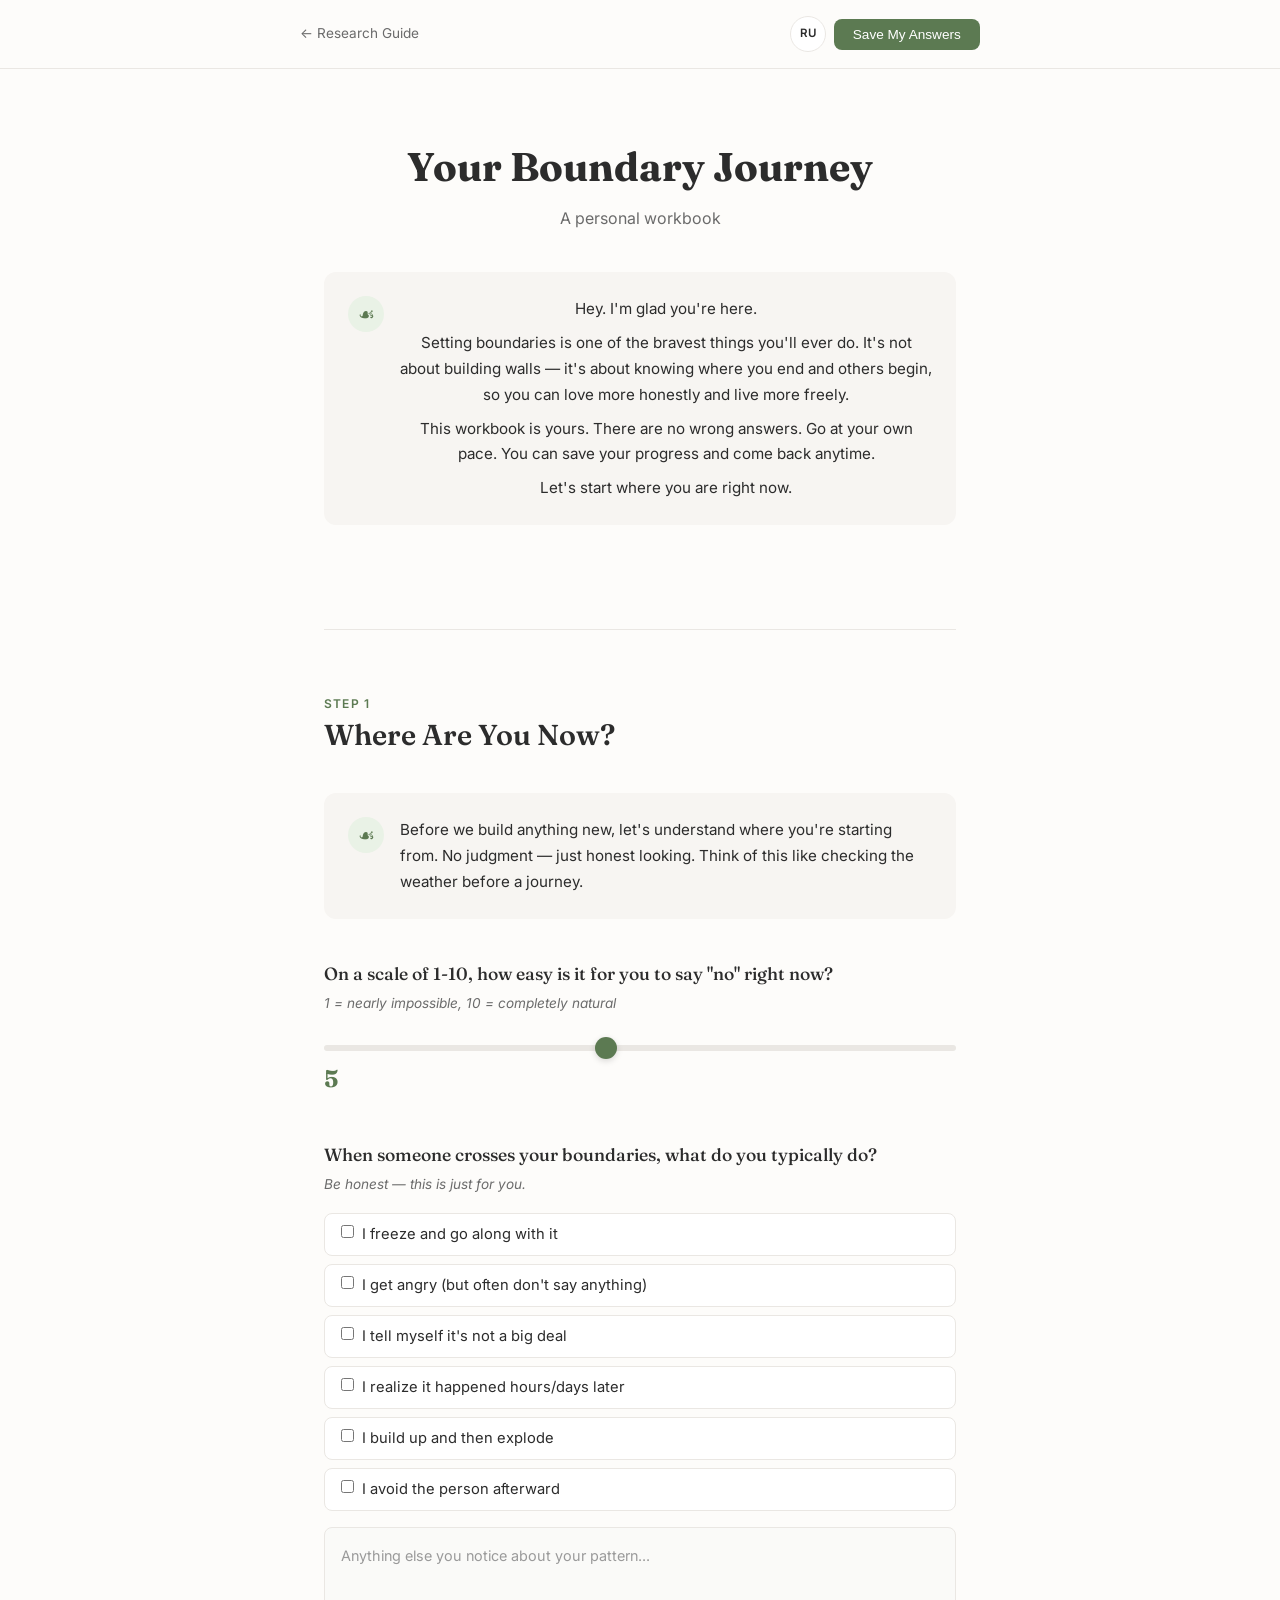
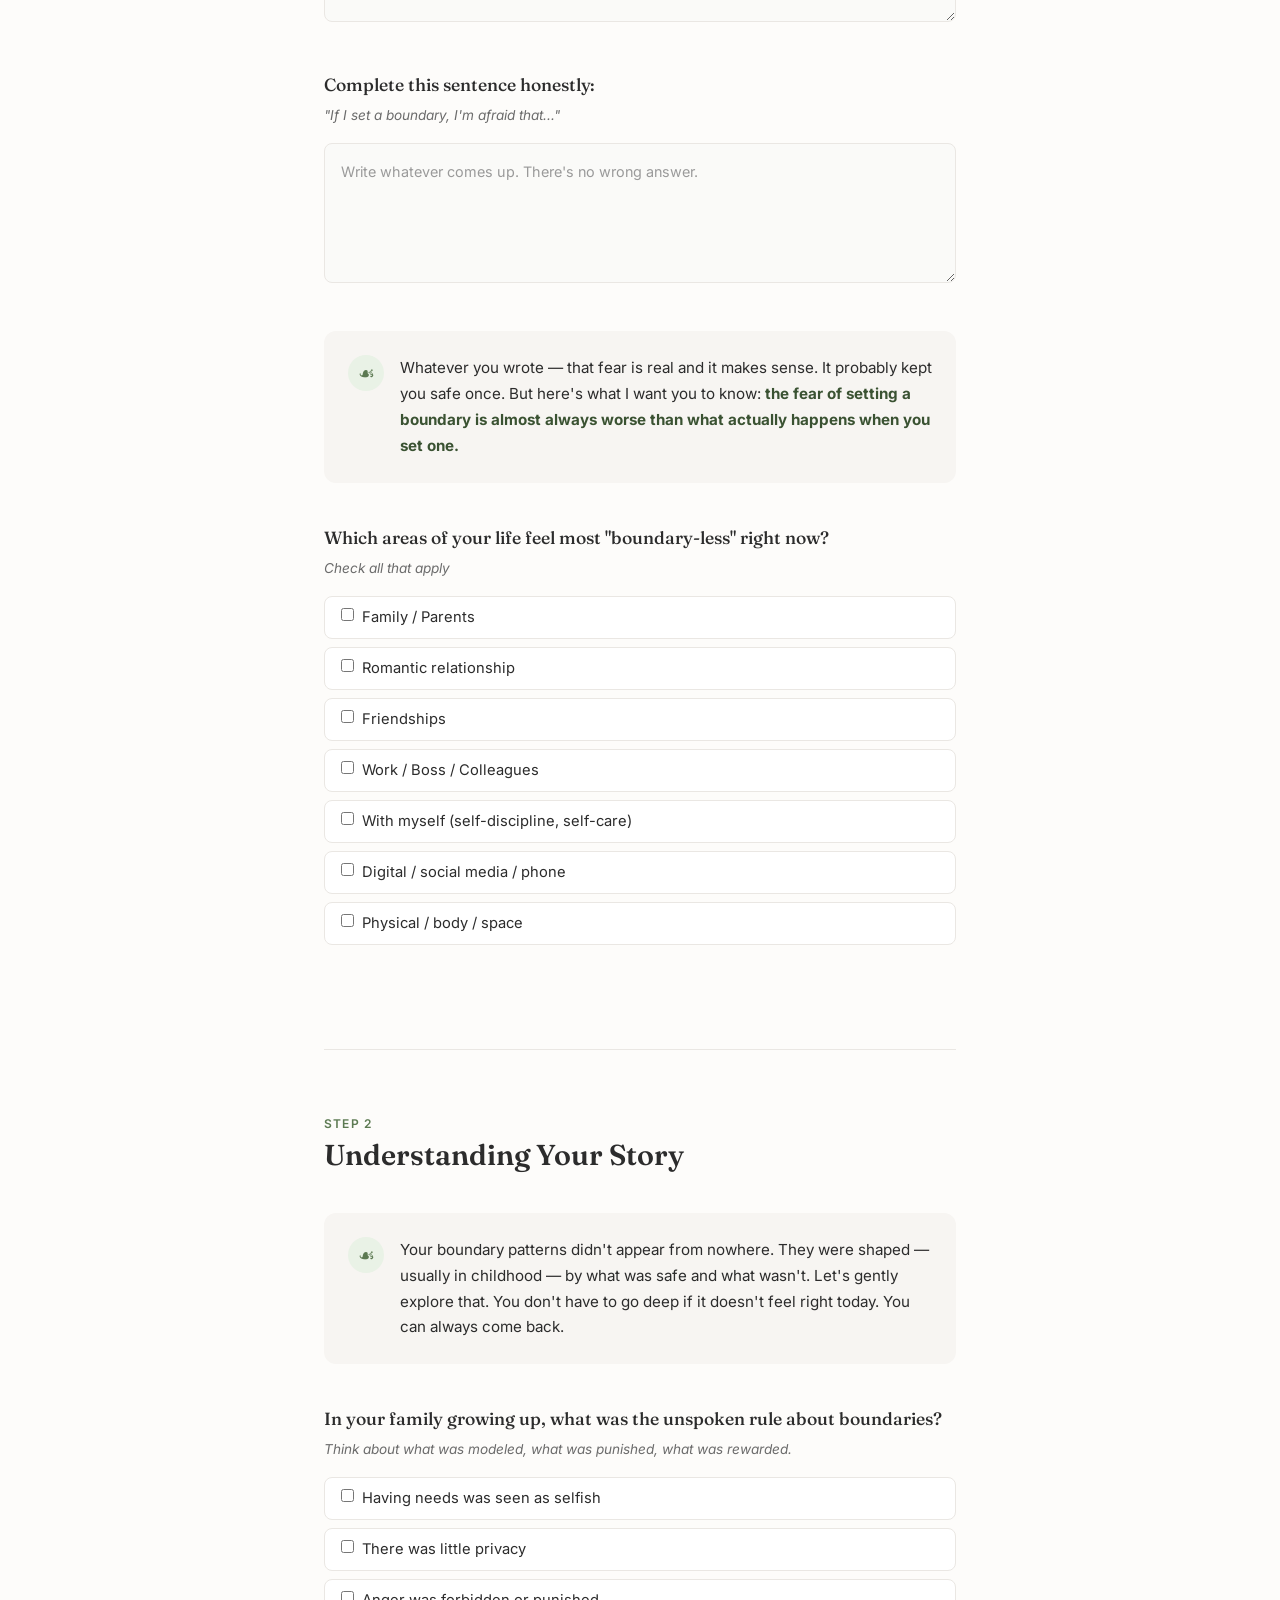
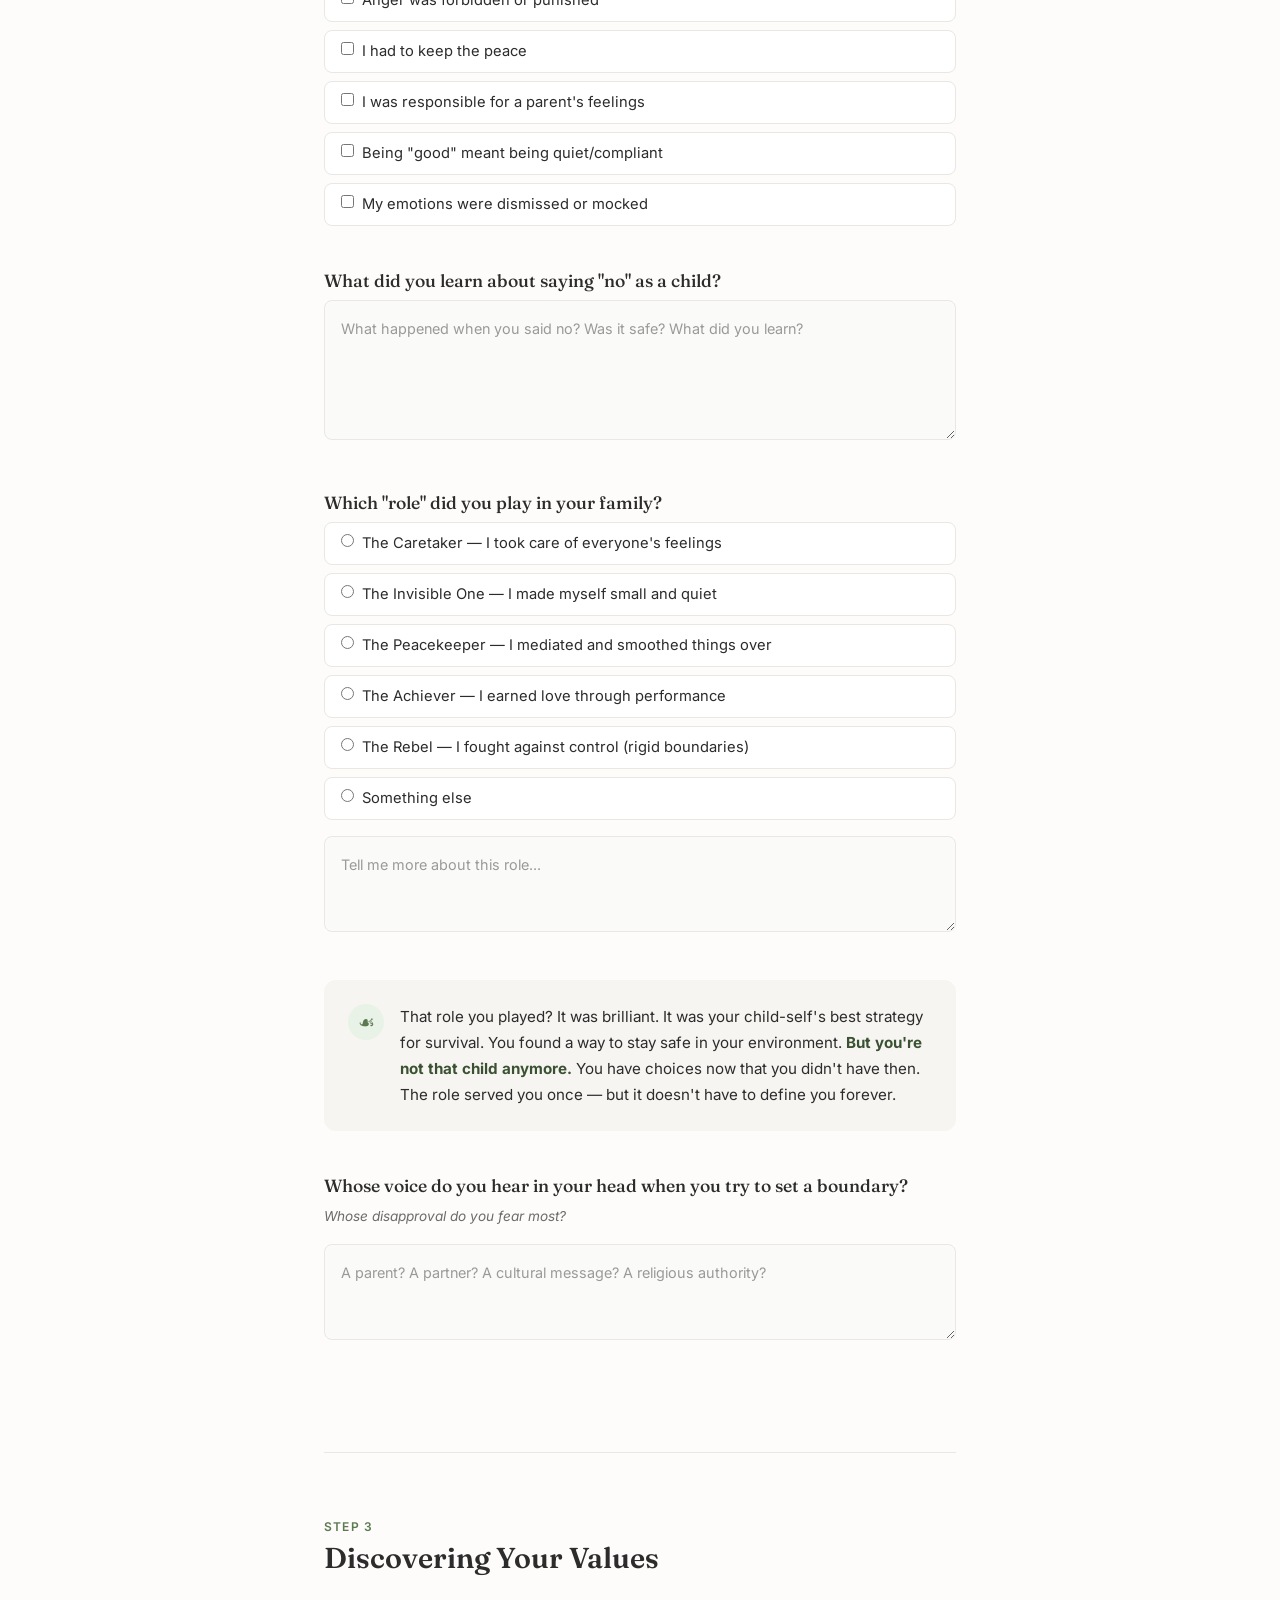
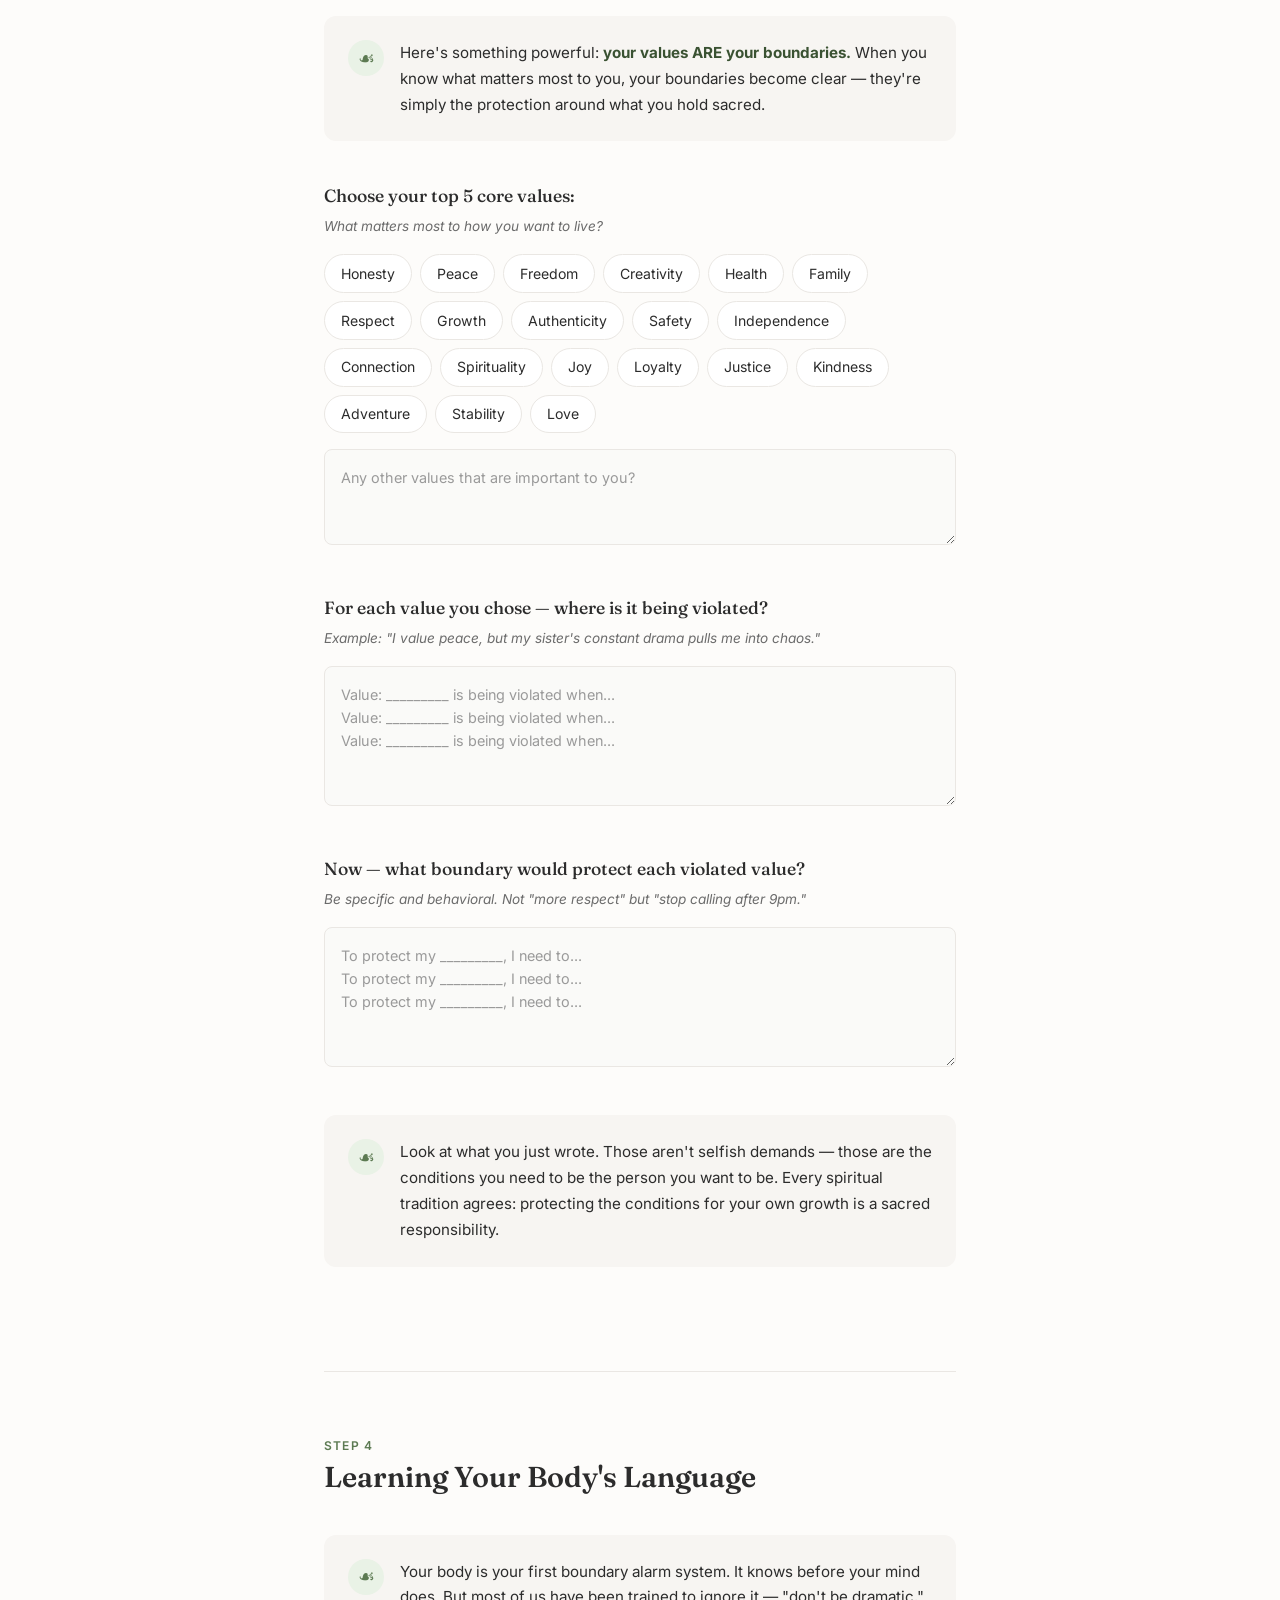
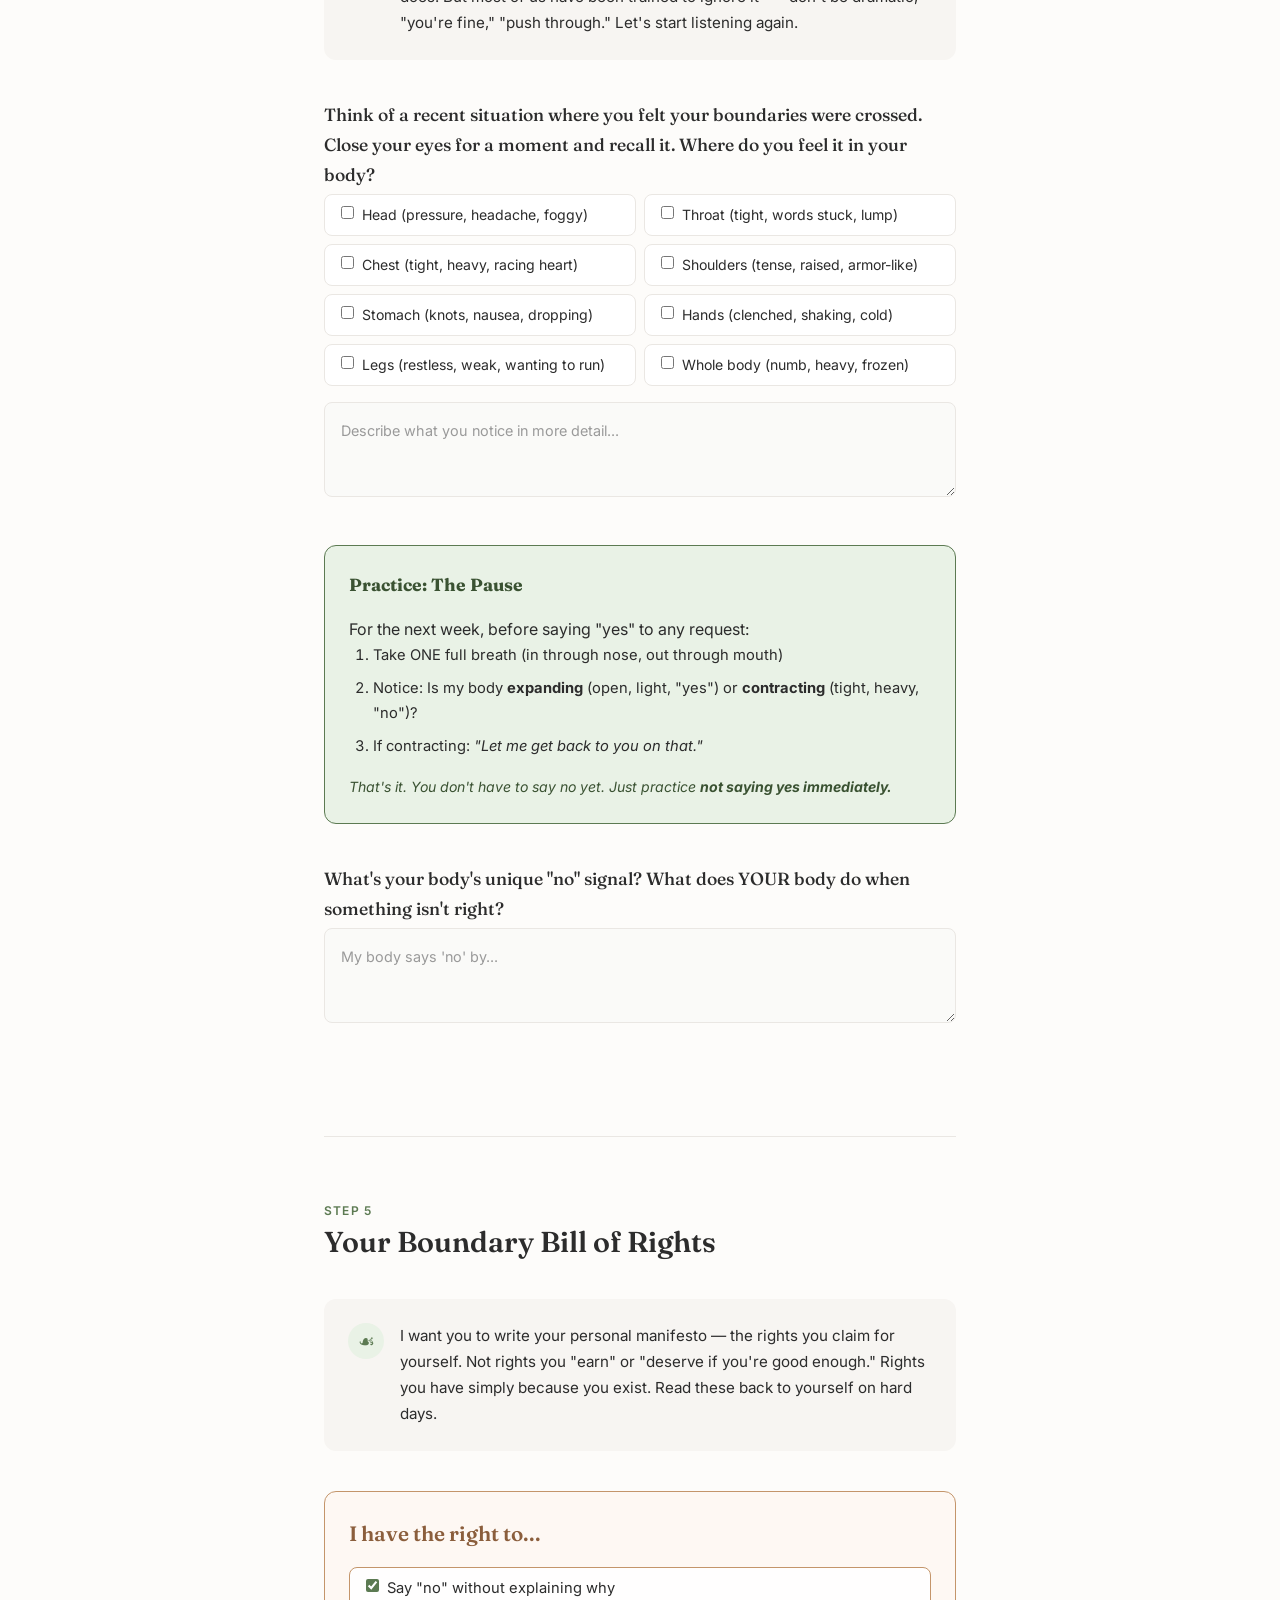
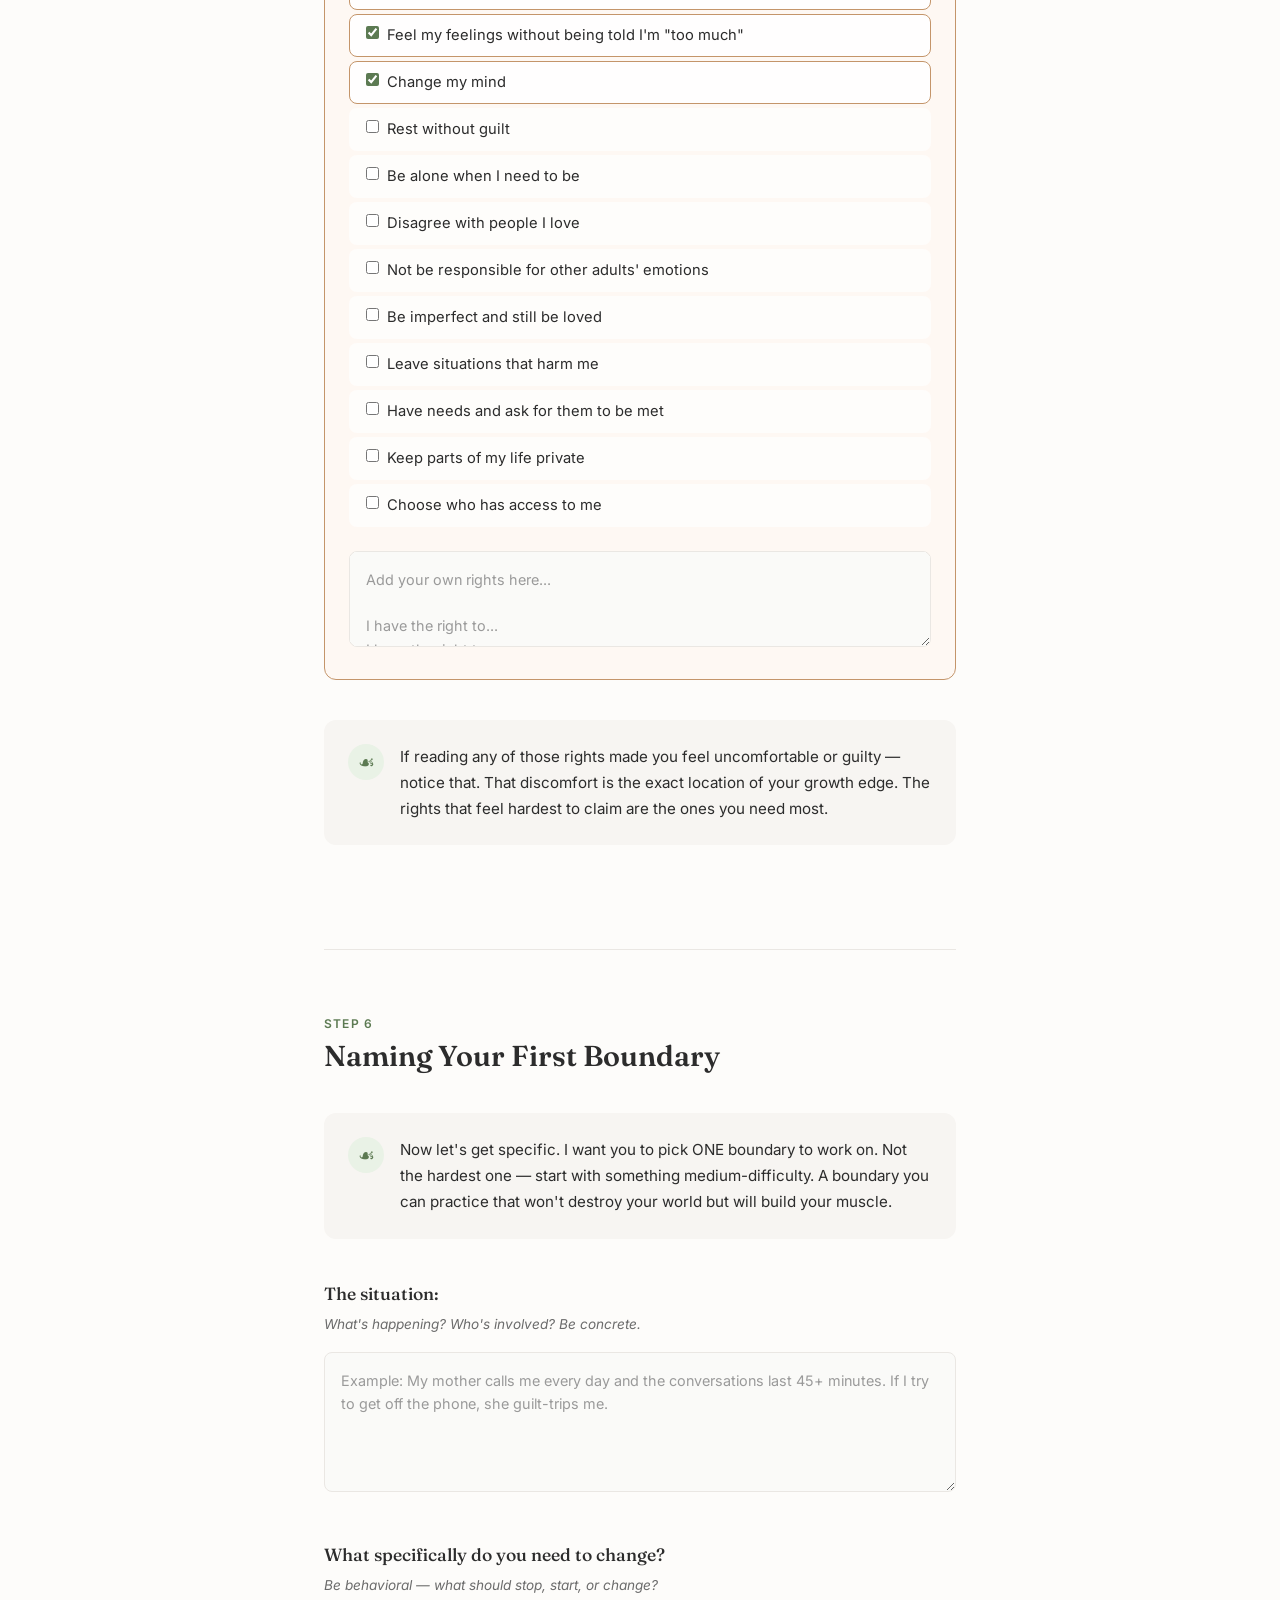
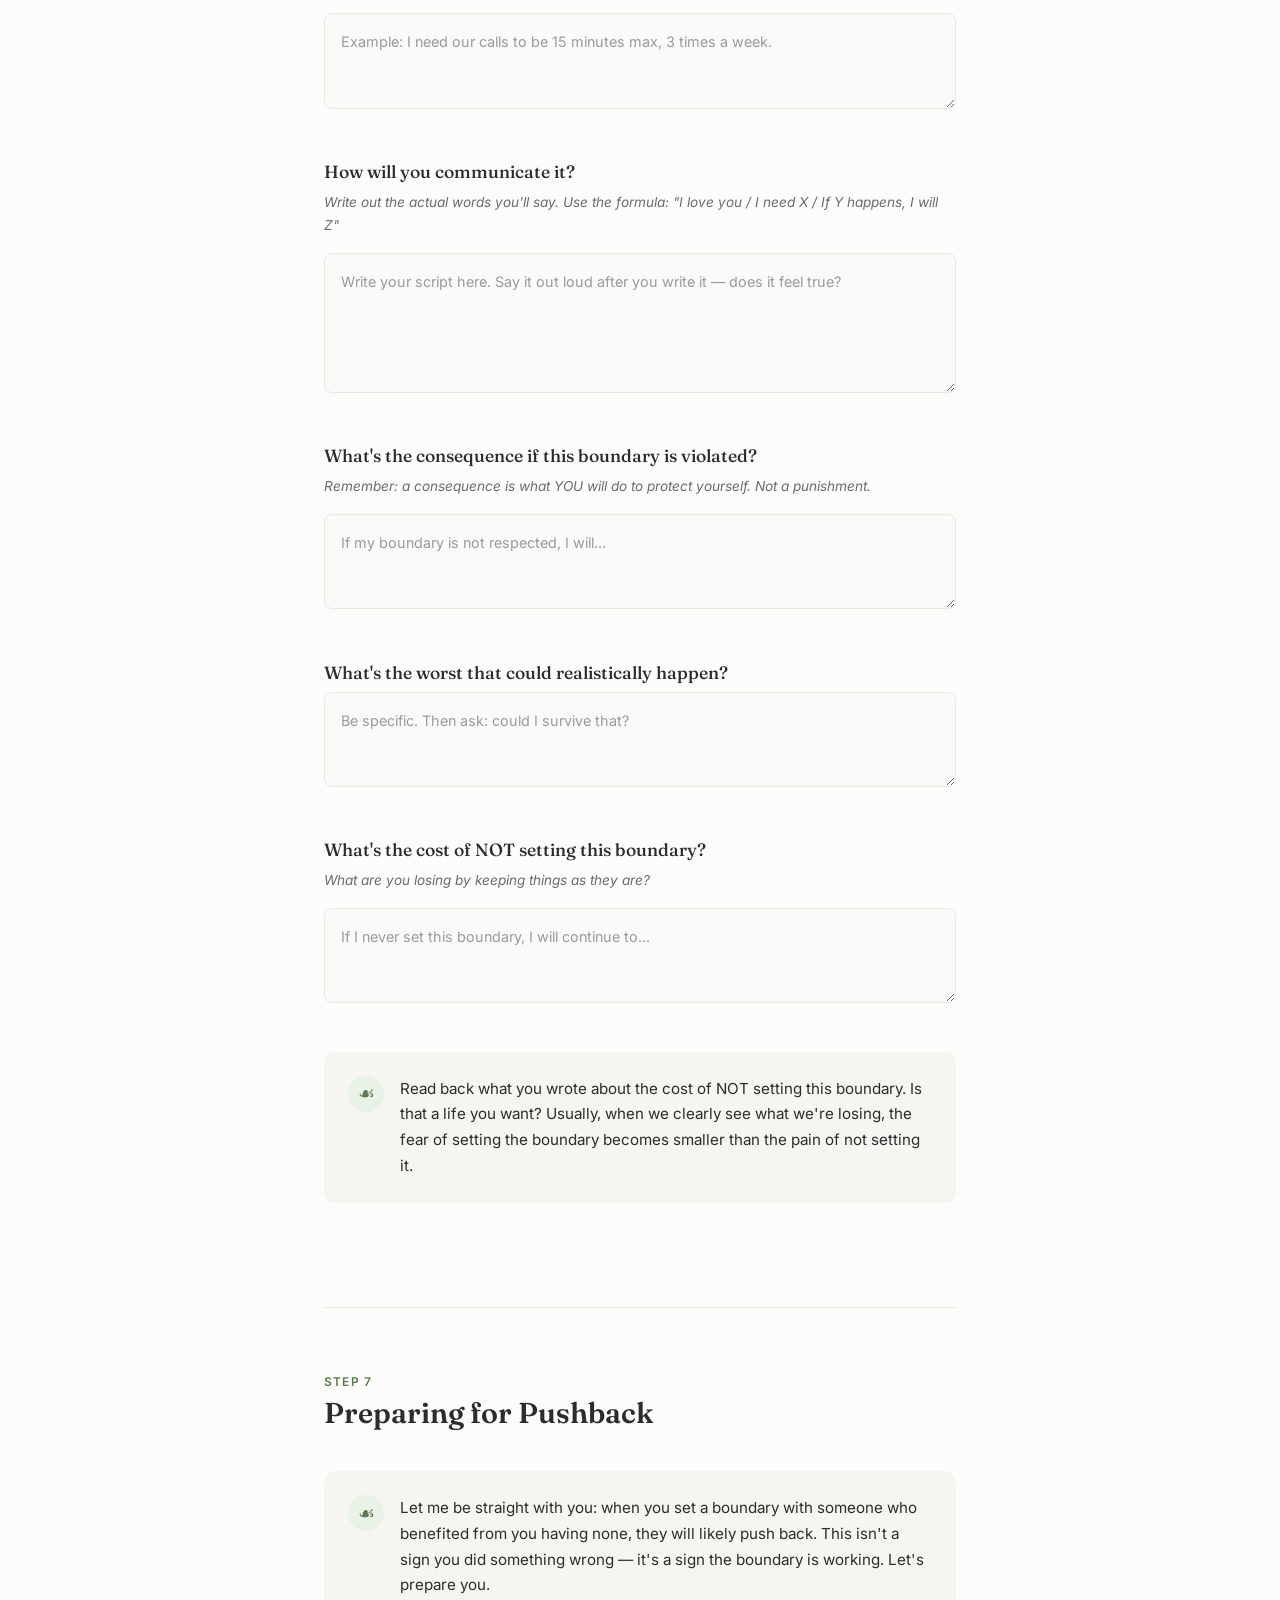
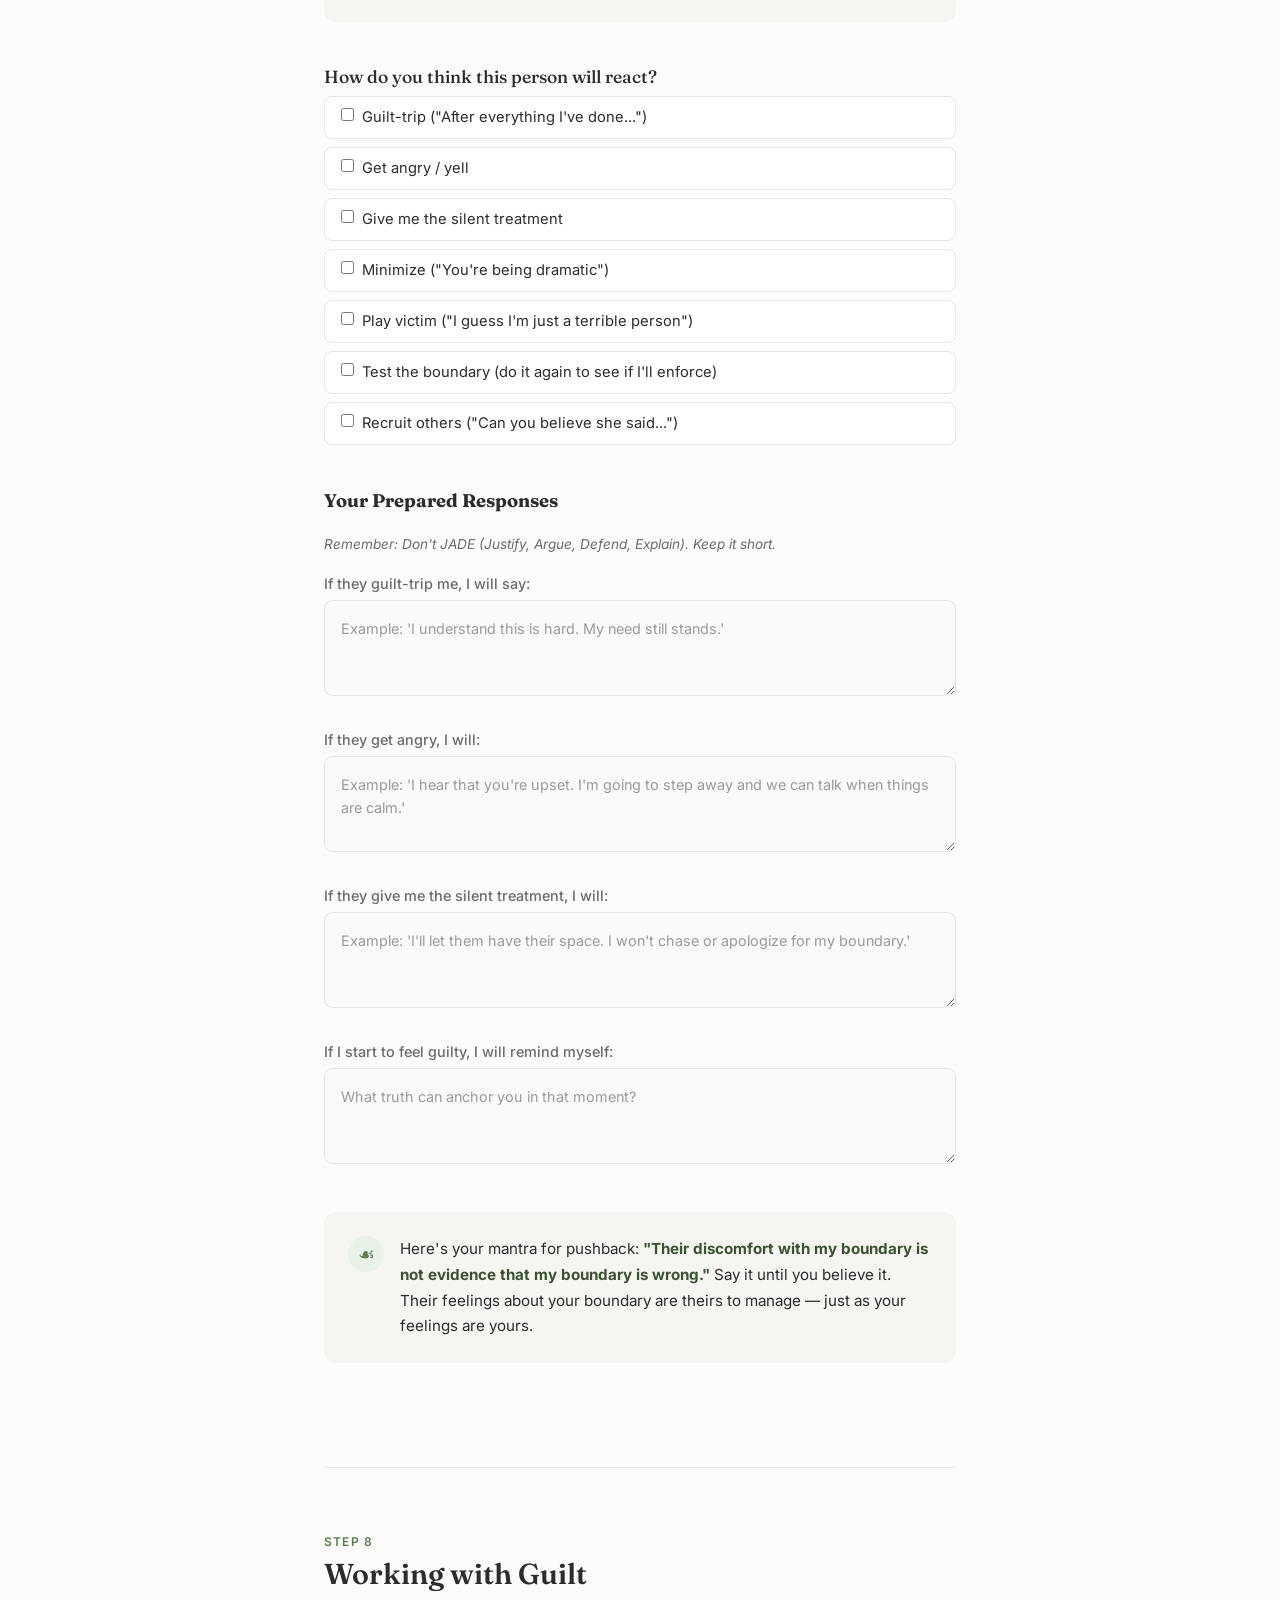
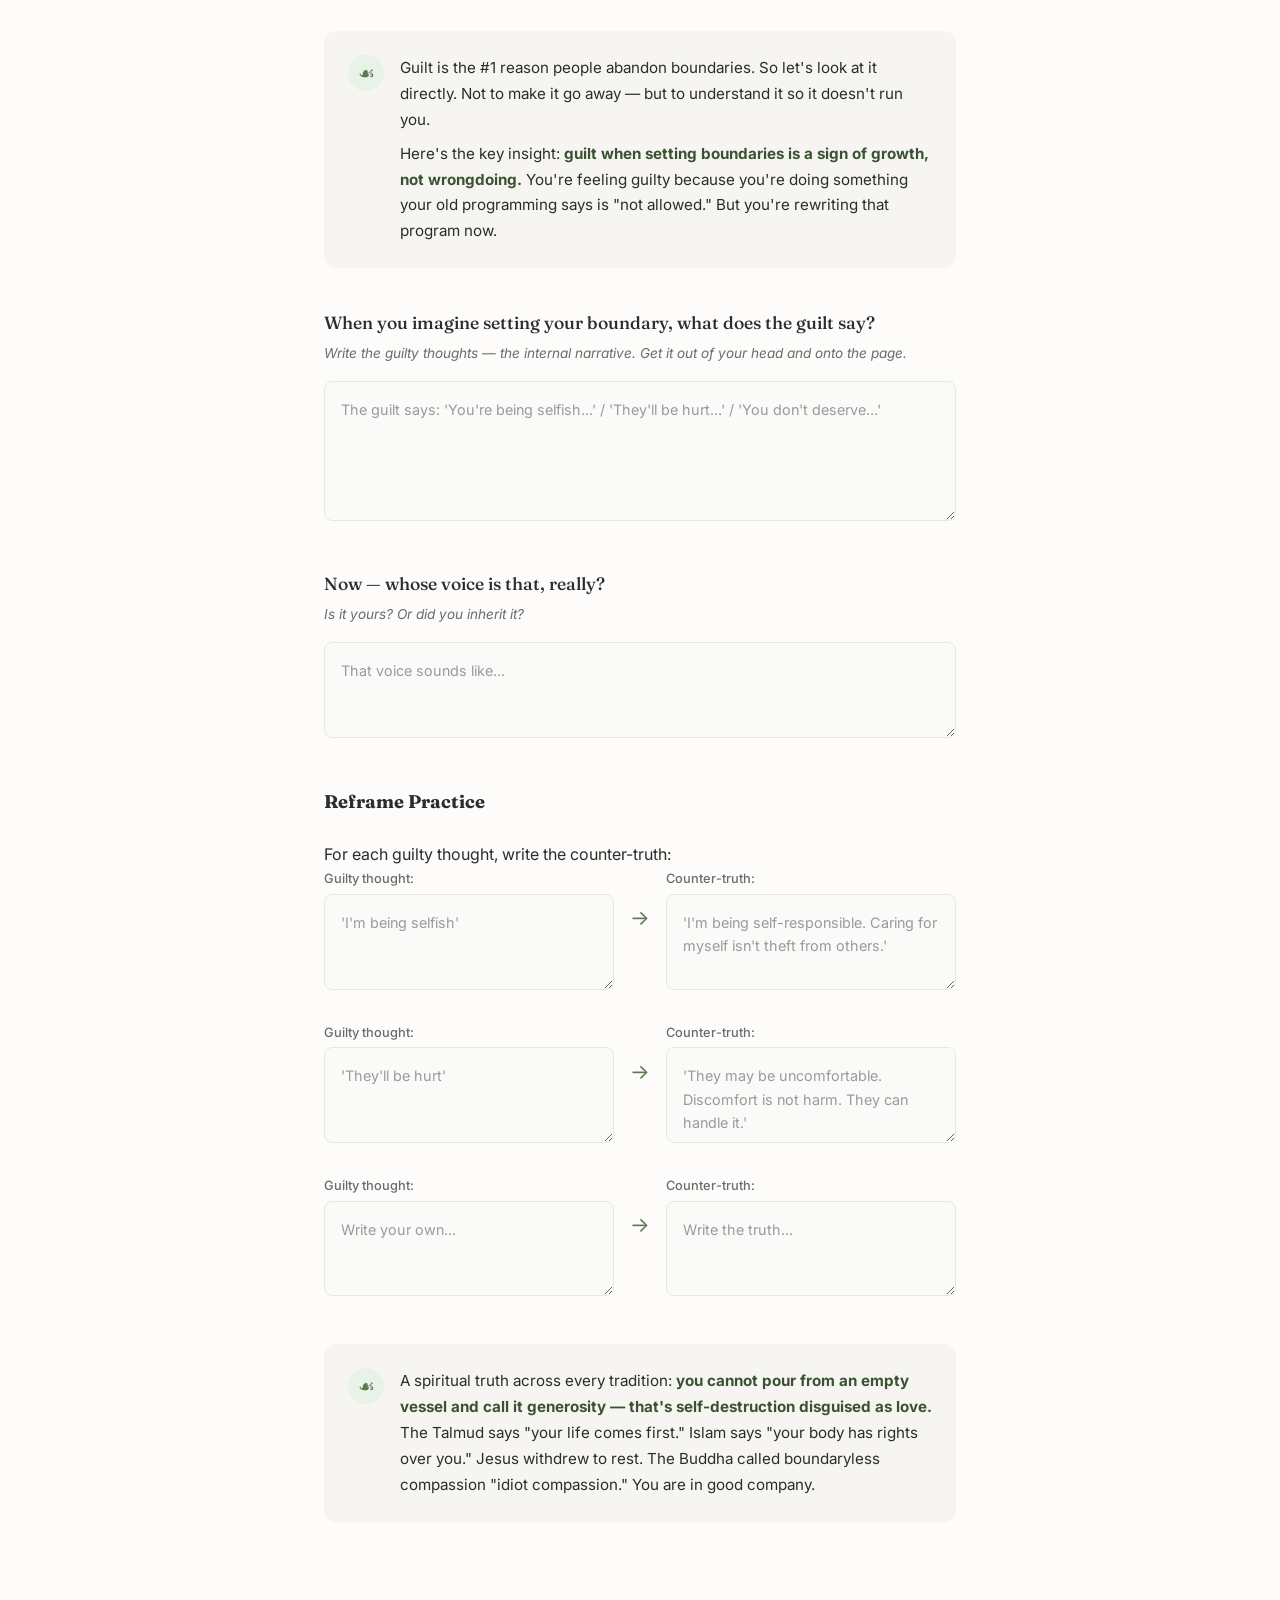
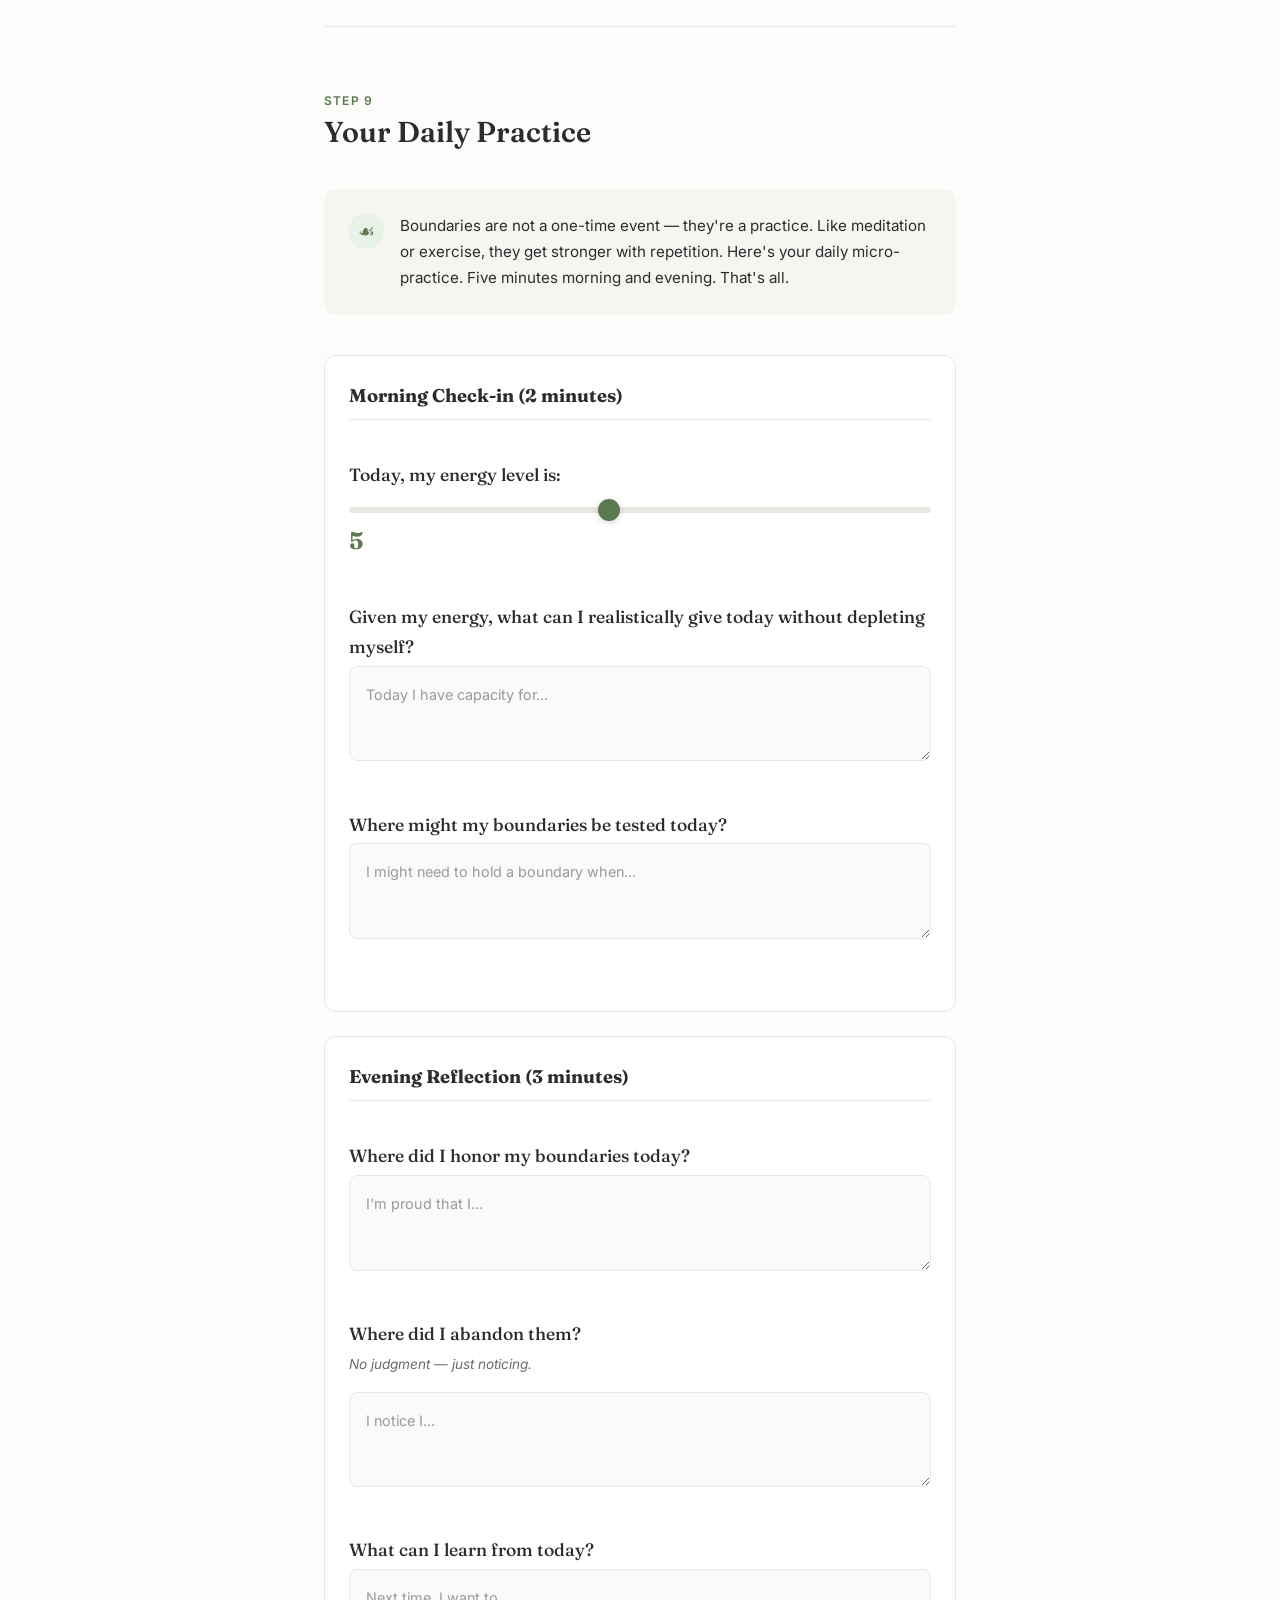
==== workbook.html @ 756ac738 "Set up project" ====
<!DOCTYPE html>
<html lang="en">
<head>
    <meta charset="UTF-8">
    <meta name="viewport" content="width=device-width, initial-scale=1.0">
    <title>Your Boundary Journey — Personal Workbook</title>
    <link rel="preconnect" href="https://fonts.googleapis.com">
    <link rel="preconnect" href="https://fonts.gstatic.com" crossorigin>
    <link href="https://fonts.googleapis.com/css2?family=Fraunces:ital,opsz,wght@0,9..144,300..900;1,9..144,300..900&family=Inter:wght@300;400;500;600&family=Caveat:wght@400;500;600&display=swap" rel="stylesheet">
    <link rel="stylesheet" href="workbook.css">
</head>
<body>
    <div class="progress-bar" id="progress-bar"></div>

    <header class="header">
        <nav class="header-nav">
            <a href="index.html" class="back-link">&larr; Research Guide</a>
            <div class="header-actions">
                <a href="../website-ru/workbook.html" class="lang-toggle-wb">RU</a>
                <button class="save-btn" id="save-btn">Save My Answers</button>
            </div>
        </nav>
    </header>

    <main class="workbook">
        <!-- Intro -->
        <section class="intro">
            <h1>Your Boundary Journey</h1>
            <p class="intro-subtitle">A personal workbook</p>
            <div class="guru-message">
                <div class="guru-avatar">&#9753;</div>
                <div class="guru-text">
                    <p>Hey. I'm glad you're here.</p>
                    <p>Setting boundaries is one of the bravest things you'll ever do. It's not about building walls — it's about knowing where you end and others begin, so you can love more honestly and live more freely.</p>
                    <p>This workbook is yours. There are no wrong answers. Go at your own pace. You can save your progress and come back anytime.</p>
                    <p>Let's start where you are right now.</p>
                </div>
            </div>
        </section>

        <!-- Step 1: Where Are You Now? -->
        <section class="step" id="step-1">
            <div class="step-header">
                <span class="step-number">Step 1</span>
                <h2>Where Are You Now?</h2>
            </div>

            <div class="guru-message">
                <div class="guru-avatar">&#9753;</div>
                <div class="guru-text">
                    <p>Before we build anything new, let's understand where you're starting from. No judgment — just honest looking. Think of this like checking the weather before a journey.</p>
                </div>
            </div>

            <div class="question-block">
                <label class="question">On a scale of 1-10, how easy is it for you to say "no" right now?</label>
                <p class="hint">1 = nearly impossible, 10 = completely natural</p>
                <input type="range" min="1" max="10" value="5" class="slider" id="q-sayno" oninput="this.nextElementSibling.textContent = this.value">
                <span class="slider-value">5</span>
            </div>

            <div class="question-block">
                <label class="question">When someone crosses your boundaries, what do you typically do?</label>
                <p class="hint">Be honest — this is just for you.</p>
                <div class="checkbox-group">
                    <label class="checkbox-label"><input type="checkbox" name="q-reaction" value="freeze"> I freeze and go along with it</label>
                    <label class="checkbox-label"><input type="checkbox" name="q-reaction" value="anger"> I get angry (but often don't say anything)</label>
                    <label class="checkbox-label"><input type="checkbox" name="q-reaction" value="rationalize"> I tell myself it's not a big deal</label>
                    <label class="checkbox-label"><input type="checkbox" name="q-reaction" value="later"> I realize it happened hours/days later</label>
                    <label class="checkbox-label"><input type="checkbox" name="q-reaction" value="explode"> I build up and then explode</label>
                    <label class="checkbox-label"><input type="checkbox" name="q-reaction" value="avoid"> I avoid the person afterward</label>
                </div>
                <textarea class="journal-input" id="q-reaction-other" placeholder="Anything else you notice about your pattern..."></textarea>
            </div>

            <div class="question-block">
                <label class="question">Complete this sentence honestly:</label>
                <p class="hint">"If I set a boundary, I'm afraid that..."</p>
                <textarea class="journal-input large" id="q-fear" placeholder="Write whatever comes up. There's no wrong answer."></textarea>
            </div>

            <div class="guru-message">
                <div class="guru-avatar">&#9753;</div>
                <div class="guru-text">
                    <p>Whatever you wrote — that fear is real and it makes sense. It probably kept you safe once. But here's what I want you to know: <strong>the fear of setting a boundary is almost always worse than what actually happens when you set one.</strong></p>
                </div>
            </div>

            <div class="question-block">
                <label class="question">Which areas of your life feel most "boundary-less" right now?</label>
                <p class="hint">Check all that apply</p>
                <div class="checkbox-group">
                    <label class="checkbox-label"><input type="checkbox" name="q-areas" value="family"> Family / Parents</label>
                    <label class="checkbox-label"><input type="checkbox" name="q-areas" value="romantic"> Romantic relationship</label>
                    <label class="checkbox-label"><input type="checkbox" name="q-areas" value="friends"> Friendships</label>
                    <label class="checkbox-label"><input type="checkbox" name="q-areas" value="work"> Work / Boss / Colleagues</label>
                    <label class="checkbox-label"><input type="checkbox" name="q-areas" value="self"> With myself (self-discipline, self-care)</label>
                    <label class="checkbox-label"><input type="checkbox" name="q-areas" value="digital"> Digital / social media / phone</label>
                    <label class="checkbox-label"><input type="checkbox" name="q-areas" value="body"> Physical / body / space</label>
                </div>
            </div>
        </section>

        <!-- Step 2: Understanding Your Story -->
        <section class="step" id="step-2">
            <div class="step-header">
                <span class="step-number">Step 2</span>
                <h2>Understanding Your Story</h2>
            </div>

            <div class="guru-message">
                <div class="guru-avatar">&#9753;</div>
                <div class="guru-text">
                    <p>Your boundary patterns didn't appear from nowhere. They were shaped — usually in childhood — by what was safe and what wasn't. Let's gently explore that. You don't have to go deep if it doesn't feel right today. You can always come back.</p>
                </div>
            </div>

            <div class="question-block">
                <label class="question">In your family growing up, what was the unspoken rule about boundaries?</label>
                <p class="hint">Think about what was modeled, what was punished, what was rewarded.</p>
                <div class="checkbox-group">
                    <label class="checkbox-label"><input type="checkbox" name="q-family-rules" value="needs-selfish"> Having needs was seen as selfish</label>
                    <label class="checkbox-label"><input type="checkbox" name="q-family-rules" value="no-privacy"> There was little privacy</label>
                    <label class="checkbox-label"><input type="checkbox" name="q-family-rules" value="anger-forbidden"> Anger was forbidden or punished</label>
                    <label class="checkbox-label"><input type="checkbox" name="q-family-rules" value="keep-peace"> I had to keep the peace</label>
                    <label class="checkbox-label"><input type="checkbox" name="q-family-rules" value="parents-feelings"> I was responsible for a parent's feelings</label>
                    <label class="checkbox-label"><input type="checkbox" name="q-family-rules" value="good-child"> Being "good" meant being quiet/compliant</label>
                    <label class="checkbox-label"><input type="checkbox" name="q-family-rules" value="emotions-ignored"> My emotions were dismissed or mocked</label>
                </div>
            </div>

            <div class="question-block">
                <label class="question">What did you learn about saying "no" as a child?</label>
                <textarea class="journal-input large" id="q-childhood-no" placeholder="What happened when you said no? Was it safe? What did you learn?"></textarea>
            </div>

            <div class="question-block">
                <label class="question">Which "role" did you play in your family?</label>
                <div class="radio-group">
                    <label class="radio-label"><input type="radio" name="q-role" value="caretaker"> The Caretaker — I took care of everyone's feelings</label>
                    <label class="radio-label"><input type="radio" name="q-role" value="invisible"> The Invisible One — I made myself small and quiet</label>
                    <label class="radio-label"><input type="radio" name="q-role" value="peacekeeper"> The Peacekeeper — I mediated and smoothed things over</label>
                    <label class="radio-label"><input type="radio" name="q-role" value="achiever"> The Achiever — I earned love through performance</label>
                    <label class="radio-label"><input type="radio" name="q-role" value="rebel"> The Rebel — I fought against control (rigid boundaries)</label>
                    <label class="radio-label"><input type="radio" name="q-role" value="other"> Something else</label>
                </div>
                <textarea class="journal-input" id="q-role-detail" placeholder="Tell me more about this role..."></textarea>
            </div>

            <div class="guru-message">
                <div class="guru-avatar">&#9753;</div>
                <div class="guru-text">
                    <p>That role you played? It was brilliant. It was your child-self's best strategy for survival. You found a way to stay safe in your environment. <strong>But you're not that child anymore.</strong> You have choices now that you didn't have then. The role served you once — but it doesn't have to define you forever.</p>
                </div>
            </div>

            <div class="question-block">
                <label class="question">Whose voice do you hear in your head when you try to set a boundary?</label>
                <p class="hint">Whose disapproval do you fear most?</p>
                <textarea class="journal-input" id="q-voice" placeholder="A parent? A partner? A cultural message? A religious authority?"></textarea>
            </div>
        </section>

        <!-- Step 3: Discovering Your Values -->
        <section class="step" id="step-3">
            <div class="step-header">
                <span class="step-number">Step 3</span>
                <h2>Discovering Your Values</h2>
            </div>

            <div class="guru-message">
                <div class="guru-avatar">&#9753;</div>
                <div class="guru-text">
                    <p>Here's something powerful: <strong>your values ARE your boundaries.</strong> When you know what matters most to you, your boundaries become clear — they're simply the protection around what you hold sacred.</p>
                </div>
            </div>

            <div class="question-block">
                <label class="question">Choose your top 5 core values:</label>
                <p class="hint">What matters most to how you want to live?</p>
                <div class="values-grid">
                    <label class="value-chip"><input type="checkbox" name="q-values" value="honesty"> Honesty</label>
                    <label class="value-chip"><input type="checkbox" name="q-values" value="peace"> Peace</label>
                    <label class="value-chip"><input type="checkbox" name="q-values" value="freedom"> Freedom</label>
                    <label class="value-chip"><input type="checkbox" name="q-values" value="creativity"> Creativity</label>
                    <label class="value-chip"><input type="checkbox" name="q-values" value="health"> Health</label>
                    <label class="value-chip"><input type="checkbox" name="q-values" value="family"> Family</label>
                    <label class="value-chip"><input type="checkbox" name="q-values" value="respect"> Respect</label>
                    <label class="value-chip"><input type="checkbox" name="q-values" value="growth"> Growth</label>
                    <label class="value-chip"><input type="checkbox" name="q-values" value="authenticity"> Authenticity</label>
                    <label class="value-chip"><input type="checkbox" name="q-values" value="safety"> Safety</label>
                    <label class="value-chip"><input type="checkbox" name="q-values" value="independence"> Independence</label>
                    <label class="value-chip"><input type="checkbox" name="q-values" value="connection"> Connection</label>
                    <label class="value-chip"><input type="checkbox" name="q-values" value="spirituality"> Spirituality</label>
                    <label class="value-chip"><input type="checkbox" name="q-values" value="joy"> Joy</label>
                    <label class="value-chip"><input type="checkbox" name="q-values" value="loyalty"> Loyalty</label>
                    <label class="value-chip"><input type="checkbox" name="q-values" value="justice"> Justice</label>
                    <label class="value-chip"><input type="checkbox" name="q-values" value="kindness"> Kindness</label>
                    <label class="value-chip"><input type="checkbox" name="q-values" value="adventure"> Adventure</label>
                    <label class="value-chip"><input type="checkbox" name="q-values" value="stability"> Stability</label>
                    <label class="value-chip"><input type="checkbox" name="q-values" value="love"> Love</label>
                </div>
                <textarea class="journal-input" id="q-values-other" placeholder="Any other values that are important to you?"></textarea>
            </div>

            <div class="question-block">
                <label class="question">For each value you chose — where is it being violated?</label>
                <p class="hint">Example: "I value peace, but my sister's constant drama pulls me into chaos."</p>
                <textarea class="journal-input large" id="q-values-violated" placeholder="Value: _________ is being violated when...&#10;Value: _________ is being violated when...&#10;Value: _________ is being violated when..."></textarea>
            </div>

            <div class="question-block">
                <label class="question">Now — what boundary would protect each violated value?</label>
                <p class="hint">Be specific and behavioral. Not "more respect" but "stop calling after 9pm."</p>
                <textarea class="journal-input large" id="q-values-protect" placeholder="To protect my _________, I need to...&#10;To protect my _________, I need to...&#10;To protect my _________, I need to..."></textarea>
            </div>

            <div class="guru-message">
                <div class="guru-avatar">&#9753;</div>
                <div class="guru-text">
                    <p>Look at what you just wrote. Those aren't selfish demands — those are the conditions you need to be the person you want to be. Every spiritual tradition agrees: protecting the conditions for your own growth is a sacred responsibility.</p>
                </div>
            </div>
        </section>

        <!-- Step 4: The Body Check -->
        <section class="step" id="step-4">
            <div class="step-header">
                <span class="step-number">Step 4</span>
                <h2>Learning Your Body's Language</h2>
            </div>

            <div class="guru-message">
                <div class="guru-avatar">&#9753;</div>
                <div class="guru-text">
                    <p>Your body is your first boundary alarm system. It knows before your mind does. But most of us have been trained to ignore it — "don't be dramatic," "you're fine," "push through." Let's start listening again.</p>
                </div>
            </div>

            <div class="question-block">
                <label class="question">Think of a recent situation where you felt your boundaries were crossed. Close your eyes for a moment and recall it. Where do you feel it in your body?</label>
                <div class="body-map">
                    <div class="body-area">
                        <label class="checkbox-label"><input type="checkbox" name="q-body" value="head"> Head (pressure, headache, foggy)</label>
                    </div>
                    <div class="body-area">
                        <label class="checkbox-label"><input type="checkbox" name="q-body" value="throat"> Throat (tight, words stuck, lump)</label>
                    </div>
                    <div class="body-area">
                        <label class="checkbox-label"><input type="checkbox" name="q-body" value="chest"> Chest (tight, heavy, racing heart)</label>
                    </div>
                    <div class="body-area">
                        <label class="checkbox-label"><input type="checkbox" name="q-body" value="shoulders"> Shoulders (tense, raised, armor-like)</label>
                    </div>
                    <div class="body-area">
                        <label class="checkbox-label"><input type="checkbox" name="q-body" value="stomach"> Stomach (knots, nausea, dropping)</label>
                    </div>
                    <div class="body-area">
                        <label class="checkbox-label"><input type="checkbox" name="q-body" value="hands"> Hands (clenched, shaking, cold)</label>
                    </div>
                    <div class="body-area">
                        <label class="checkbox-label"><input type="checkbox" name="q-body" value="legs"> Legs (restless, weak, wanting to run)</label>
                    </div>
                    <div class="body-area">
                        <label class="checkbox-label"><input type="checkbox" name="q-body" value="whole"> Whole body (numb, heavy, frozen)</label>
                    </div>
                </div>
                <textarea class="journal-input" id="q-body-detail" placeholder="Describe what you notice in more detail..."></textarea>
            </div>

            <div class="exercise-box">
                <h3>Practice: The Pause</h3>
                <p>For the next week, before saying "yes" to any request:</p>
                <ol>
                    <li>Take ONE full breath (in through nose, out through mouth)</li>
                    <li>Notice: Is my body <strong>expanding</strong> (open, light, "yes") or <strong>contracting</strong> (tight, heavy, "no")?</li>
                    <li>If contracting: <em>"Let me get back to you on that."</em></li>
                </ol>
                <p class="exercise-note">That's it. You don't have to say no yet. Just practice <strong>not saying yes immediately.</strong></p>
            </div>

            <div class="question-block">
                <label class="question">What's your body's unique "no" signal? What does YOUR body do when something isn't right?</label>
                <textarea class="journal-input" id="q-body-no" placeholder="My body says 'no' by..."></textarea>
            </div>
        </section>

        <!-- Step 5: Your Boundary Bill of Rights -->
        <section class="step" id="step-5">
            <div class="step-header">
                <span class="step-number">Step 5</span>
                <h2>Your Boundary Bill of Rights</h2>
            </div>

            <div class="guru-message">
                <div class="guru-avatar">&#9753;</div>
                <div class="guru-text">
                    <p>I want you to write your personal manifesto — the rights you claim for yourself. Not rights you "earn" or "deserve if you're good enough." Rights you have simply because you exist. Read these back to yourself on hard days.</p>
                </div>
            </div>

            <div class="rights-builder">
                <p class="rights-intro">I have the right to...</p>
                <div class="rights-list">
                    <div class="right-item">
                        <label class="checkbox-label"><input type="checkbox" name="q-rights" value="no" checked> Say "no" without explaining why</label>
                    </div>
                    <div class="right-item">
                        <label class="checkbox-label"><input type="checkbox" name="q-rights" value="feelings" checked> Feel my feelings without being told I'm "too much"</label>
                    </div>
                    <div class="right-item">
                        <label class="checkbox-label"><input type="checkbox" name="q-rights" value="change-mind" checked> Change my mind</label>
                    </div>
                    <div class="right-item">
                        <label class="checkbox-label"><input type="checkbox" name="q-rights" value="rest"> Rest without guilt</label>
                    </div>
                    <div class="right-item">
                        <label class="checkbox-label"><input type="checkbox" name="q-rights" value="alone"> Be alone when I need to be</label>
                    </div>
                    <div class="right-item">
                        <label class="checkbox-label"><input type="checkbox" name="q-rights" value="disagree"> Disagree with people I love</label>
                    </div>
                    <div class="right-item">
                        <label class="checkbox-label"><input type="checkbox" name="q-rights" value="not-responsible"> Not be responsible for other adults' emotions</label>
                    </div>
                    <div class="right-item">
                        <label class="checkbox-label"><input type="checkbox" name="q-rights" value="imperfect"> Be imperfect and still be loved</label>
                    </div>
                    <div class="right-item">
                        <label class="checkbox-label"><input type="checkbox" name="q-rights" value="leave"> Leave situations that harm me</label>
                    </div>
                    <div class="right-item">
                        <label class="checkbox-label"><input type="checkbox" name="q-rights" value="needs"> Have needs and ask for them to be met</label>
                    </div>
                    <div class="right-item">
                        <label class="checkbox-label"><input type="checkbox" name="q-rights" value="privacy"> Keep parts of my life private</label>
                    </div>
                    <div class="right-item">
                        <label class="checkbox-label"><input type="checkbox" name="q-rights" value="choose"> Choose who has access to me</label>
                    </div>
                </div>
                <textarea class="journal-input" id="q-rights-custom" placeholder="Add your own rights here...&#10;&#10;I have the right to...&#10;I have the right to..."></textarea>
            </div>

            <div class="guru-message">
                <div class="guru-avatar">&#9753;</div>
                <div class="guru-text">
                    <p>If reading any of those rights made you feel uncomfortable or guilty — notice that. That discomfort is the exact location of your growth edge. The rights that feel hardest to claim are the ones you need most.</p>
                </div>
            </div>
        </section>

        <!-- Step 6: The Specific Boundary -->
        <section class="step" id="step-6">
            <div class="step-header">
                <span class="step-number">Step 6</span>
                <h2>Naming Your First Boundary</h2>
            </div>

            <div class="guru-message">
                <div class="guru-avatar">&#9753;</div>
                <div class="guru-text">
                    <p>Now let's get specific. I want you to pick ONE boundary to work on. Not the hardest one — start with something medium-difficulty. A boundary you can practice that won't destroy your world but will build your muscle.</p>
                </div>
            </div>

            <div class="question-block">
                <label class="question">The situation:</label>
                <p class="hint">What's happening? Who's involved? Be concrete.</p>
                <textarea class="journal-input large" id="q-situation" placeholder="Example: My mother calls me every day and the conversations last 45+ minutes. If I try to get off the phone, she guilt-trips me."></textarea>
            </div>

            <div class="question-block">
                <label class="question">What specifically do you need to change?</label>
                <p class="hint">Be behavioral — what should stop, start, or change?</p>
                <textarea class="journal-input" id="q-need" placeholder="Example: I need our calls to be 15 minutes max, 3 times a week."></textarea>
            </div>

            <div class="question-block">
                <label class="question">How will you communicate it?</label>
                <p class="hint">Write out the actual words you'll say. Use the formula: "I love you / I need X / If Y happens, I will Z"</p>
                <textarea class="journal-input large" id="q-script" placeholder="Write your script here. Say it out loud after you write it — does it feel true?"></textarea>
            </div>

            <div class="question-block">
                <label class="question">What's the consequence if this boundary is violated?</label>
                <p class="hint">Remember: a consequence is what YOU will do to protect yourself. Not a punishment.</p>
                <textarea class="journal-input" id="q-consequence" placeholder="If my boundary is not respected, I will..."></textarea>
            </div>

            <div class="question-block">
                <label class="question">What's the worst that could realistically happen?</label>
                <textarea class="journal-input" id="q-worst" placeholder="Be specific. Then ask: could I survive that?"></textarea>
            </div>

            <div class="question-block">
                <label class="question">What's the cost of NOT setting this boundary?</label>
                <p class="hint">What are you losing by keeping things as they are?</p>
                <textarea class="journal-input" id="q-cost" placeholder="If I never set this boundary, I will continue to..."></textarea>
            </div>

            <div class="guru-message">
                <div class="guru-avatar">&#9753;</div>
                <div class="guru-text">
                    <p>Read back what you wrote about the cost of NOT setting this boundary. Is that a life you want? Usually, when we clearly see what we're losing, the fear of setting the boundary becomes smaller than the pain of not setting it.</p>
                </div>
            </div>
        </section>

        <!-- Step 7: Preparing for Pushback -->
        <section class="step" id="step-7">
            <div class="step-header">
                <span class="step-number">Step 7</span>
                <h2>Preparing for Pushback</h2>
            </div>

            <div class="guru-message">
                <div class="guru-avatar">&#9753;</div>
                <div class="guru-text">
                    <p>Let me be straight with you: when you set a boundary with someone who benefited from you having none, they will likely push back. This isn't a sign you did something wrong — it's a sign the boundary is working. Let's prepare you.</p>
                </div>
            </div>

            <div class="question-block">
                <label class="question">How do you think this person will react?</label>
                <div class="checkbox-group">
                    <label class="checkbox-label"><input type="checkbox" name="q-pushback" value="guilt"> Guilt-trip ("After everything I've done...")</label>
                    <label class="checkbox-label"><input type="checkbox" name="q-pushback" value="anger"> Get angry / yell</label>
                    <label class="checkbox-label"><input type="checkbox" name="q-pushback" value="silent"> Give me the silent treatment</label>
                    <label class="checkbox-label"><input type="checkbox" name="q-pushback" value="minimize"> Minimize ("You're being dramatic")</label>
                    <label class="checkbox-label"><input type="checkbox" name="q-pushback" value="victim"> Play victim ("I guess I'm just a terrible person")</label>
                    <label class="checkbox-label"><input type="checkbox" name="q-pushback" value="test"> Test the boundary (do it again to see if I'll enforce)</label>
                    <label class="checkbox-label"><input type="checkbox" name="q-pushback" value="recruit"> Recruit others ("Can you believe she said...")</label>
                </div>
            </div>

            <div class="response-prep">
                <h3>Your Prepared Responses</h3>
                <p class="hint">Remember: Don't JADE (Justify, Argue, Defend, Explain). Keep it short.</p>

                <div class="response-item">
                    <label>If they guilt-trip me, I will say:</label>
                    <textarea class="journal-input" id="q-resp-guilt" placeholder="Example: 'I understand this is hard. My need still stands.'"></textarea>
                </div>
                <div class="response-item">
                    <label>If they get angry, I will:</label>
                    <textarea class="journal-input" id="q-resp-anger" placeholder="Example: 'I hear that you're upset. I'm going to step away and we can talk when things are calm.'"></textarea>
                </div>
                <div class="response-item">
                    <label>If they give me the silent treatment, I will:</label>
                    <textarea class="journal-input" id="q-resp-silent" placeholder="Example: 'I'll let them have their space. I won't chase or apologize for my boundary.'"></textarea>
                </div>
                <div class="response-item">
                    <label>If I start to feel guilty, I will remind myself:</label>
                    <textarea class="journal-input" id="q-resp-guilt-self" placeholder="What truth can anchor you in that moment?"></textarea>
                </div>
            </div>

            <div class="guru-message">
                <div class="guru-avatar">&#9753;</div>
                <div class="guru-text">
                    <p>Here's your mantra for pushback: <strong>"Their discomfort with my boundary is not evidence that my boundary is wrong."</strong> Say it until you believe it. Their feelings about your boundary are theirs to manage — just as your feelings are yours.</p>
                </div>
            </div>
        </section>

        <!-- Step 8: The Guilt Work -->
        <section class="step" id="step-8">
            <div class="step-header">
                <span class="step-number">Step 8</span>
                <h2>Working with Guilt</h2>
            </div>

            <div class="guru-message">
                <div class="guru-avatar">&#9753;</div>
                <div class="guru-text">
                    <p>Guilt is the #1 reason people abandon boundaries. So let's look at it directly. Not to make it go away — but to understand it so it doesn't run you.</p>
                    <p>Here's the key insight: <strong>guilt when setting boundaries is a sign of growth, not wrongdoing.</strong> You're feeling guilty because you're doing something your old programming says is "not allowed." But you're rewriting that program now.</p>
                </div>
            </div>

            <div class="question-block">
                <label class="question">When you imagine setting your boundary, what does the guilt say?</label>
                <p class="hint">Write the guilty thoughts — the internal narrative. Get it out of your head and onto the page.</p>
                <textarea class="journal-input large" id="q-guilt-voice" placeholder="The guilt says: 'You're being selfish...' / 'They'll be hurt...' / 'You don't deserve...'"></textarea>
            </div>

            <div class="question-block">
                <label class="question">Now — whose voice is that, really?</label>
                <p class="hint">Is it yours? Or did you inherit it?</p>
                <textarea class="journal-input" id="q-guilt-source" placeholder="That voice sounds like..."></textarea>
            </div>

            <div class="reframe-exercise">
                <h3>Reframe Practice</h3>
                <p>For each guilty thought, write the counter-truth:</p>

                <div class="reframe-pair">
                    <div class="reframe-old">
                        <label>Guilty thought:</label>
                        <textarea class="journal-input" id="q-reframe-old-1" placeholder="'I'm being selfish'"></textarea>
                    </div>
                    <div class="reframe-arrow">&rarr;</div>
                    <div class="reframe-new">
                        <label>Counter-truth:</label>
                        <textarea class="journal-input" id="q-reframe-new-1" placeholder="'I'm being self-responsible. Caring for myself isn't theft from others.'"></textarea>
                    </div>
                </div>

                <div class="reframe-pair">
                    <div class="reframe-old">
                        <label>Guilty thought:</label>
                        <textarea class="journal-input" id="q-reframe-old-2" placeholder="'They'll be hurt'"></textarea>
                    </div>
                    <div class="reframe-arrow">&rarr;</div>
                    <div class="reframe-new">
                        <label>Counter-truth:</label>
                        <textarea class="journal-input" id="q-reframe-new-2" placeholder="'They may be uncomfortable. Discomfort is not harm. They can handle it.'"></textarea>
                    </div>
                </div>

                <div class="reframe-pair">
                    <div class="reframe-old">
                        <label>Guilty thought:</label>
                        <textarea class="journal-input" id="q-reframe-old-3" placeholder="Write your own..."></textarea>
                    </div>
                    <div class="reframe-arrow">&rarr;</div>
                    <div class="reframe-new">
                        <label>Counter-truth:</label>
                        <textarea class="journal-input" id="q-reframe-new-3" placeholder="Write the truth..."></textarea>
                    </div>
                </div>
            </div>

            <div class="guru-message">
                <div class="guru-avatar">&#9753;</div>
                <div class="guru-text">
                    <p>A spiritual truth across every tradition: <strong>you cannot pour from an empty vessel and call it generosity — that's self-destruction disguised as love.</strong> The Talmud says "your life comes first." Islam says "your body has rights over you." Jesus withdrew to rest. The Buddha called boundaryless compassion "idiot compassion." You are in good company.</p>
                </div>
            </div>
        </section>

        <!-- Step 9: Daily Practice -->
        <section class="step" id="step-9">
            <div class="step-header">
                <span class="step-number">Step 9</span>
                <h2>Your Daily Practice</h2>
            </div>

            <div class="guru-message">
                <div class="guru-avatar">&#9753;</div>
                <div class="guru-text">
                    <p>Boundaries are not a one-time event — they're a practice. Like meditation or exercise, they get stronger with repetition. Here's your daily micro-practice. Five minutes morning and evening. That's all.</p>
                </div>
            </div>

            <div class="daily-practice-card">
                <h3>Morning Check-in (2 minutes)</h3>
                <div class="question-block">
                    <label class="question">Today, my energy level is:</label>
                    <input type="range" min="1" max="10" value="5" class="slider" id="q-energy" oninput="this.nextElementSibling.textContent = this.value">
                    <span class="slider-value">5</span>
                </div>
                <div class="question-block">
                    <label class="question">Given my energy, what can I realistically give today without depleting myself?</label>
                    <textarea class="journal-input" id="q-morning-capacity" placeholder="Today I have capacity for..."></textarea>
                </div>
                <div class="question-block">
                    <label class="question">Where might my boundaries be tested today?</label>
                    <textarea class="journal-input" id="q-morning-prepare" placeholder="I might need to hold a boundary when..."></textarea>
                </div>
            </div>

            <div class="daily-practice-card">
                <h3>Evening Reflection (3 minutes)</h3>
                <div class="question-block">
                    <label class="question">Where did I honor my boundaries today?</label>
                    <textarea class="journal-input" id="q-evening-honor" placeholder="I'm proud that I..."></textarea>
                </div>
                <div class="question-block">
                    <label class="question">Where did I abandon them?</label>
                    <p class="hint">No judgment — just noticing.</p>
                    <textarea class="journal-input" id="q-evening-abandon" placeholder="I notice I..."></textarea>
                </div>
                <div class="question-block">
                    <label class="question">What can I learn from today?</label>
                    <textarea class="journal-input" id="q-evening-learn" placeholder="Next time, I want to..."></textarea>
                </div>
            </div>

            <div class="guru-message">
                <div class="guru-avatar">&#9753;</div>
                <div class="guru-text">
                    <p>On the days you slip — and you will — please be gentle with yourself. This is not a pass/fail. Every moment is a new chance. The fact that you can <em>notice</em> when you abandoned a boundary means your awareness is already growing. That's progress.</p>
                </div>
            </div>
        </section>

        <!-- Step 10: Your Anchor Statement -->
        <section class="step" id="step-10">
            <div class="step-header">
                <span class="step-number">Step 10</span>
                <h2>Your Anchor Statement</h2>
            </div>

            <div class="guru-message">
                <div class="guru-avatar">&#9753;</div>
                <div class="guru-text">
                    <p>Finally — I want you to write one statement. Your anchor. The thing you'll say to yourself in the hardest moments, when guilt is loud and the old patterns are pulling you back. This is YOUR truth, in YOUR words. Make it something that hits you in the chest when you read it.</p>
                </div>
            </div>

            <div class="question-block anchor-block">
                <label class="question">My anchor statement:</label>
                <p class="hint">Examples: "I am allowed to protect my peace." / "Their reaction is not my responsibility." / "I choose me, and that is not a crime." / "I can love them and still say no."</p>
                <textarea class="journal-input anchor-input" id="q-anchor" placeholder="Write the one sentence you need to hear most..."></textarea>
            </div>

            <div class="guru-message final">
                <div class="guru-avatar">&#9753;</div>
                <div class="guru-text">
                    <p>You've done something important today. You looked at hard things. You told the truth. You started claiming your right to take up space in your own life.</p>
                    <p>Remember: this is a journey, not a destination. Some days will be hard. Some boundaries will be messy. Some people won't like the new you. That's okay. The people who truly love you will adjust. And the ones who can only love you without boundaries? They were loving a performance, not you.</p>
                    <p><strong>You deserve relationships where you don't have to disappear to be loved.</strong></p>
                    <p>Come back to this workbook whenever you need to. Update your answers as you grow. And be proud — you started.</p>
                </div>
            </div>
        </section>

        <!-- Toolkit -->
        <section class="step" id="toolkit">
            <div class="step-header">
                <span class="step-number">&hearts;</span>
                <h2>Quick Toolkit</h2>
            </div>

            <div class="toolkit-section">
                <h3>Emergency Phrases (When You Don't Know What to Say)</h3>
                <div class="phrases-grid">
                    <div class="phrase">"Let me think about that and get back to you."</div>
                    <div class="phrase">"That doesn't work for me."</div>
                    <div class="phrase">"I'm not available for that."</div>
                    <div class="phrase">"I care about you, AND my answer is no."</div>
                    <div class="phrase">"I need some time to myself right now."</div>
                    <div class="phrase">"I won't be able to do that."</div>
                    <div class="phrase">"This isn't something I'm willing to discuss."</div>
                    <div class="phrase">"I hear you. I still need to do what's right for me."</div>
                    <div class="phrase">"I'm going to take a break from this conversation."</div>
                    <div class="phrase">"I love you and this is my limit."</div>
                </div>
            </div>

            <div class="toolkit-section">
                <h3>The 4-Step Boundary Formula</h3>
                <div class="formula-card">
                    <div class="formula-step"><span>1</span> Name it: "When you [specific behavior]..."</div>
                    <div class="formula-step"><span>2</span> Feel it: "I feel [emotion]..."</div>
                    <div class="formula-step"><span>3</span> Need it: "I need [specific change]..."</div>
                    <div class="formula-step"><span>4</span> Protect it: "If [violation], I will [consequence]."</div>
                </div>
            </div>

            <div class="toolkit-section">
                <h3>Ground Yourself First (Before Any Hard Conversation)</h3>
                <ol class="grounding-list">
                    <li>Take 3 slow breaths (exhale longer than inhale)</li>
                    <li>Feel your feet on the ground</li>
                    <li>Place a hand on your chest and say: "I can do hard things"</li>
                    <li>Remember: their reaction is their responsibility, not yours</li>
                    <li>Speak from your center, not from your fear</li>
                </ol>
            </div>

            <div class="toolkit-section">
                <h3>Reminders for Hard Days</h3>
                <div class="reminders">
                    <p>"No" is a complete sentence.</p>
                    <p>Guilt means growth, not wrongdoing.</p>
                    <p>You can love someone and still have limits.</p>
                    <p>Their discomfort ≠ your boundary is wrong.</p>
                    <p>You don't need to set yourself on fire to keep others warm.</p>
                    <p>The loneliness of new boundaries is temporary.</p>
                    <p>You're not "too much." You were around people who weren't enough.</p>
                    <p>Every tradition says: caring for yourself is sacred.</p>
                </div>
            </div>
        </section>
    </main>

    <div class="save-toast" id="save-toast">Saved to your browser</div>

    <script src="airtable-config.js"></script>
    <script src="airtable-sync.js"></script>
    <script src="workbook.js"></script>
</body>
</html>
---- workbook.css ----
:root {
    --color-bg: #fdfcfa;
    --color-surface: #ffffff;
    --color-text: #2c2c2c;
    --color-text-muted: #6b6b6b;
    --color-text-light: #9a9a9a;
    --color-accent: #5c7a52;
    --color-accent-light: #e9f2e6;
    --color-accent-dark: #3a5232;
    --color-warm: #c4956a;
    --color-warm-light: #fef8f3;
    --color-warm-dark: #8b5e3c;
    --color-border: #eae7e3;
    --color-border-light: #f4f2ef;
    --color-guru-bg: #f7f5f2;
    --color-input-bg: #fafaf8;
    --color-input-focus: #f0f7ee;

    --font-display: 'Fraunces', serif;
    --font-body: 'Inter', -apple-system, sans-serif;
    --font-handwriting: 'Caveat', cursive;

    --max-width: 680px;
    --space-xs: 0.25rem;
    --space-sm: 0.5rem;
    --space-md: 1rem;
    --space-lg: 1.5rem;
    --space-xl: 2.5rem;
    --space-2xl: 4rem;

    --radius-sm: 8px;
    --radius-md: 12px;
    --radius-lg: 20px;
}

* {
    margin: 0;
    padding: 0;
    box-sizing: border-box;
}

html {
    scroll-behavior: smooth;
}

body {
    font-family: var(--font-body);
    font-size: 16px;
    line-height: 1.7;
    color: var(--color-text);
    background: var(--color-bg);
}

/* Progress Bar */
.progress-bar {
    position: fixed;
    top: 0;
    left: 0;
    height: 3px;
    background: var(--color-accent);
    z-index: 1000;
    transition: width 0.3s ease;
    width: 0%;
}

/* Header */
.header {
    position: sticky;
    top: 0;
    background: rgba(253, 252, 250, 0.9);
    backdrop-filter: blur(10px);
    border-bottom: 1px solid var(--color-border);
    z-index: 100;
    padding: var(--space-md) var(--space-lg);
}

.header-nav {
    max-width: var(--max-width);
    margin: 0 auto;
    display: flex;
    justify-content: space-between;
    align-items: center;
}

.back-link {
    font-size: 0.85rem;
    color: var(--color-text-muted);
    text-decoration: none;
    transition: color 0.15s;
}

.back-link:hover {
    color: var(--color-accent);
}

.header-actions {
    display: flex;
    align-items: center;
    gap: var(--space-sm);
}

.lang-toggle-wb {
    width: 36px;
    height: 36px;
    display: flex;
    align-items: center;
    justify-content: center;
    background: var(--color-surface);
    border: 1px solid var(--color-border);
    border-radius: 50%;
    font-size: 0.72rem;
    font-weight: 600;
    color: var(--color-text);
    text-decoration: none;
    transition: background 0.15s, transform 0.1s;
}

.lang-toggle-wb:hover {
    background: var(--color-accent-light);
    color: var(--color-accent-dark);
    transform: scale(1.05);
}

.save-btn {
    padding: 0.5rem 1.2rem;
    background: var(--color-accent);
    color: white;
    border: none;
    border-radius: var(--radius-sm);
    font-size: 0.85rem;
    font-weight: 500;
    cursor: pointer;
    transition: background 0.15s, transform 0.1s;
}

.save-btn:hover {
    background: var(--color-accent-dark);
}

.save-btn:active {
    transform: scale(0.97);
}

/* Main */
.workbook {
    max-width: var(--max-width);
    margin: 0 auto;
    padding: 0 var(--space-lg);
}

/* Intro */
.intro {
    padding: var(--space-2xl) 0;
    text-align: center;
}

.intro h1 {
    font-family: var(--font-display);
    font-size: 2.5rem;
    font-weight: 700;
    color: var(--color-text);
    margin-bottom: var(--space-xs);
}

.intro-subtitle {
    font-size: 1rem;
    color: var(--color-text-muted);
    margin-bottom: var(--space-xl);
}

/* Steps */
.step {
    padding: var(--space-2xl) 0;
    border-top: 1px solid var(--color-border);
}

.step-header {
    margin-bottom: var(--space-xl);
}

.step-number {
    font-size: 0.75rem;
    font-weight: 600;
    text-transform: uppercase;
    letter-spacing: 0.1em;
    color: var(--color-accent);
    display: block;
    margin-bottom: var(--space-xs);
}

.step-header h2 {
    font-family: var(--font-display);
    font-size: 1.8rem;
    font-weight: 600;
    line-height: 1.2;
}

/* Guru Messages */
.guru-message {
    display: flex;
    gap: var(--space-md);
    padding: var(--space-lg);
    background: var(--color-guru-bg);
    border-radius: var(--radius-md);
    margin: var(--space-xl) 0;
}

.guru-message.final {
    background: var(--color-accent-light);
    border: 1px solid var(--color-accent);
}

.guru-avatar {
    flex-shrink: 0;
    width: 36px;
    height: 36px;
    display: flex;
    align-items: center;
    justify-content: center;
    background: var(--color-accent-light);
    color: var(--color-accent);
    border-radius: 50%;
    font-size: 1.2rem;
}

.guru-text {
    flex: 1;
}

.guru-text p {
    font-size: 0.95rem;
    color: var(--color-text);
    margin-bottom: var(--space-sm);
    line-height: 1.7;
}

.guru-text p:last-child {
    margin-bottom: 0;
}

.guru-text strong {
    color: var(--color-accent-dark);
}

/* Question Blocks */
.question-block {
    margin: var(--space-xl) 0;
}

.question {
    display: block;
    font-family: var(--font-display);
    font-size: 1.1rem;
    font-weight: 500;
    margin-bottom: var(--space-xs);
    color: var(--color-text);
}

.hint {
    font-size: 0.85rem;
    color: var(--color-text-muted);
    margin-bottom: var(--space-md);
    font-style: italic;
}

/* Inputs */
.journal-input {
    width: 100%;
    padding: var(--space-md);
    background: var(--color-input-bg);
    border: 1.5px solid var(--color-border);
    border-radius: var(--radius-sm);
    font-family: var(--font-handwriting);
    font-size: 1.2rem;
    line-height: 1.6;
    color: var(--color-text);
    resize: vertical;
    min-height: 80px;
    transition: border-color 0.2s, background 0.2s, box-shadow 0.2s;
}

.journal-input:focus {
    outline: none;
    border-color: var(--color-accent);
    background: var(--color-input-focus);
    box-shadow: 0 0 0 3px rgba(92, 122, 82, 0.1);
}

.journal-input.large {
    min-height: 140px;
}

.journal-input::placeholder {
    color: var(--color-text-light);
    font-family: var(--font-body);
    font-size: 0.9rem;
}

/* Slider */
.slider {
    width: 100%;
    height: 6px;
    -webkit-appearance: none;
    appearance: none;
    background: var(--color-border);
    border-radius: 3px;
    outline: none;
    margin-bottom: var(--space-sm);
}

.slider::-webkit-slider-thumb {
    -webkit-appearance: none;
    width: 22px;
    height: 22px;
    background: var(--color-accent);
    border-radius: 50%;
    cursor: pointer;
    box-shadow: 0 2px 6px rgba(0, 0, 0, 0.15);
}

.slider::-moz-range-thumb {
    width: 22px;
    height: 22px;
    background: var(--color-accent);
    border-radius: 50%;
    cursor: pointer;
    border: none;
}

.slider-value {
    display: inline-block;
    font-family: var(--font-display);
    font-size: 1.5rem;
    font-weight: 700;
    color: var(--color-accent);
}

/* Checkboxes & Radios */
.checkbox-group, .radio-group {
    display: flex;
    flex-direction: column;
    gap: var(--space-sm);
    margin-bottom: var(--space-md);
}

.checkbox-label, .radio-label {
    display: flex;
    align-items: flex-start;
    gap: var(--space-sm);
    padding: var(--space-sm) var(--space-md);
    background: var(--color-surface);
    border: 1px solid var(--color-border);
    border-radius: var(--radius-sm);
    cursor: pointer;
    font-size: 0.92rem;
    transition: background 0.15s, border-color 0.15s;
}

.checkbox-label:hover, .radio-label:hover {
    background: var(--color-border-light);
}

.checkbox-label input:checked ~ *, .radio-label input:checked ~ * {
    color: var(--color-accent-dark);
}

.checkbox-label:has(input:checked), .radio-label:has(input:checked) {
    background: var(--color-accent-light);
    border-color: var(--color-accent);
}

input[type="checkbox"], input[type="radio"] {
    margin-top: 3px;
    accent-color: var(--color-accent);
}

/* Values Grid */
.values-grid {
    display: flex;
    flex-wrap: wrap;
    gap: var(--space-sm);
    margin-bottom: var(--space-md);
}

.value-chip {
    display: inline-flex;
    align-items: center;
    gap: var(--space-xs);
    padding: 0.4rem 1rem;
    background: var(--color-surface);
    border: 1px solid var(--color-border);
    border-radius: 20px;
    font-size: 0.88rem;
    cursor: pointer;
    transition: all 0.15s;
}

.value-chip:hover {
    background: var(--color-border-light);
}

.value-chip:has(input:checked) {
    background: var(--color-accent);
    border-color: var(--color-accent);
    color: white;
}

.value-chip input {
    display: none;
}

/* Body Map */
.body-map {
    display: grid;
    grid-template-columns: 1fr 1fr;
    gap: var(--space-sm);
    margin-bottom: var(--space-md);
}

.body-area .checkbox-label {
    font-size: 0.88rem;
}

/* Rights Builder */
.rights-builder {
    background: var(--color-warm-light);
    border: 1px solid var(--color-warm);
    border-radius: var(--radius-md);
    padding: var(--space-lg);
    margin: var(--space-lg) 0;
}

.rights-intro {
    font-family: var(--font-display);
    font-size: 1.3rem;
    font-weight: 600;
    color: var(--color-warm-dark);
    margin-bottom: var(--space-md);
}

.rights-list {
    display: flex;
    flex-direction: column;
    gap: var(--space-xs);
    margin-bottom: var(--space-lg);
}

.right-item .checkbox-label {
    background: rgba(255, 255, 255, 0.7);
    border-color: transparent;
}

.right-item .checkbox-label:has(input:checked) {
    background: rgba(255, 255, 255, 0.9);
    border-color: var(--color-warm);
}

/* Exercise Box */
.exercise-box {
    background: var(--color-accent-light);
    border: 1px solid var(--color-accent);
    border-radius: var(--radius-md);
    padding: var(--space-lg);
    margin: var(--space-xl) 0;
}

.exercise-box h3 {
    font-family: var(--font-display);
    font-size: 1.1rem;
    color: var(--color-accent-dark);
    margin-bottom: var(--space-md);
}

.exercise-box ol {
    padding-left: var(--space-lg);
    margin-bottom: var(--space-md);
}

.exercise-box li {
    margin-bottom: var(--space-sm);
    font-size: 0.92rem;
}

.exercise-note {
    font-size: 0.88rem;
    font-style: italic;
    color: var(--color-accent-dark);
}

/* Response Prep */
.response-prep {
    margin: var(--space-xl) 0;
}

.response-prep h3 {
    font-family: var(--font-display);
    font-size: 1.15rem;
    margin-bottom: var(--space-md);
}

.response-item {
    margin-bottom: var(--space-lg);
}

.response-item label {
    display: block;
    font-size: 0.9rem;
    font-weight: 500;
    margin-bottom: var(--space-xs);
    color: var(--color-text-muted);
}

/* Reframe */
.reframe-exercise {
    margin: var(--space-xl) 0;
}

.reframe-exercise h3 {
    font-family: var(--font-display);
    font-size: 1.15rem;
    margin-bottom: var(--space-lg);
}

.reframe-pair {
    display: grid;
    grid-template-columns: 1fr auto 1fr;
    gap: var(--space-md);
    align-items: start;
    margin-bottom: var(--space-lg);
}

.reframe-old label, .reframe-new label {
    display: block;
    font-size: 0.8rem;
    font-weight: 500;
    color: var(--color-text-muted);
    margin-bottom: var(--space-xs);
}

.reframe-arrow {
    padding-top: 2rem;
    font-size: 1.3rem;
    color: var(--color-accent);
}

/* Daily Practice */
.daily-practice-card {
    background: var(--color-surface);
    border: 1px solid var(--color-border);
    border-radius: var(--radius-md);
    padding: var(--space-lg);
    margin: var(--space-lg) 0;
}

.daily-practice-card h3 {
    font-family: var(--font-display);
    font-size: 1.15rem;
    margin-bottom: var(--space-lg);
    padding-bottom: var(--space-sm);
    border-bottom: 1px solid var(--color-border);
}

/* Anchor */
.anchor-block {
    text-align: center;
}

.anchor-input {
    font-family: var(--font-handwriting);
    font-size: 1.5rem;
    text-align: center;
    min-height: 100px;
    background: var(--color-warm-light);
    border-color: var(--color-warm);
}

.anchor-input:focus {
    background: var(--color-warm-light);
    border-color: var(--color-warm-dark);
    box-shadow: 0 0 0 3px rgba(196, 149, 106, 0.15);
}

/* Toolkit */
.toolkit-section {
    margin: var(--space-xl) 0;
}

.toolkit-section h3 {
    font-family: var(--font-display);
    font-size: 1.15rem;
    margin-bottom: var(--space-md);
}

.phrases-grid {
    display: grid;
    grid-template-columns: 1fr 1fr;
    gap: var(--space-sm);
}

.phrase {
    padding: var(--space-sm) var(--space-md);
    background: var(--color-surface);
    border: 1px solid var(--color-border);
    border-radius: var(--radius-sm);
    font-size: 0.88rem;
    font-style: italic;
    color: var(--color-text-muted);
    transition: background 0.15s;
}

.phrase:hover {
    background: var(--color-accent-light);
    color: var(--color-accent-dark);
}

.formula-card {
    background: var(--color-surface);
    border: 1px solid var(--color-border);
    border-radius: var(--radius-md);
    padding: var(--space-lg);
}

.formula-step {
    display: flex;
    align-items: center;
    gap: var(--space-md);
    padding: var(--space-sm) 0;
    font-size: 0.92rem;
}

.formula-step span {
    width: 28px;
    height: 28px;
    display: flex;
    align-items: center;
    justify-content: center;
    background: var(--color-accent-light);
    color: var(--color-accent-dark);
    border-radius: 50%;
    font-weight: 600;
    font-size: 0.8rem;
    flex-shrink: 0;
}

.grounding-list {
    padding-left: var(--space-lg);
}

.grounding-list li {
    padding: var(--space-xs) 0;
    font-size: 0.92rem;
}

.reminders {
    columns: 1;
    margin: var(--space-md) 0;
}

.reminders p {
    font-family: var(--font-display);
    font-size: 1rem;
    font-style: italic;
    color: var(--color-text-muted);
    padding: var(--space-sm) 0;
    border-bottom: 1px solid var(--color-border-light);
}

/* Toast */
.save-toast {
    position: fixed;
    bottom: 2rem;
    left: 50%;
    transform: translateX(-50%) translateY(100px);
    background: var(--color-accent-dark);
    color: white;
    padding: 0.75rem 1.5rem;
    border-radius: var(--radius-lg);
    font-size: 0.88rem;
    font-weight: 500;
    opacity: 0;
    transition: all 0.3s ease;
    z-index: 1000;
}

.save-toast.show {
    opacity: 1;
    transform: translateX(-50%) translateY(0);
}

/* Responsive */
@media (max-width: 600px) {
    .workbook {
        padding: 0 var(--space-md);
    }

    .intro h1 {
        font-size: 2rem;
    }

    .guru-message {
        flex-direction: column;
        gap: var(--space-sm);
    }

    .guru-avatar {
        width: 28px;
        height: 28px;
        font-size: 1rem;
    }

    .reframe-pair {
        grid-template-columns: 1fr;
    }

    .reframe-arrow {
        padding-top: 0;
        text-align: center;
        transform: rotate(90deg);
    }

    .phrases-grid {
        grid-template-columns: 1fr;
    }

    .body-map {
        grid-template-columns: 1fr;
    }

    .values-grid {
        gap: var(--space-xs);
    }

    .value-chip {
        font-size: 0.82rem;
        padding: 0.3rem 0.8rem;
    }
}

/* Print */
@media print {
    .header, .progress-bar, .save-btn, .save-toast {
        display: none;
    }

    .journal-input {
        border: 1px solid #ccc;
        min-height: 60px;
    }

    .guru-message {
        border: 1px solid #ddd;
    }
}
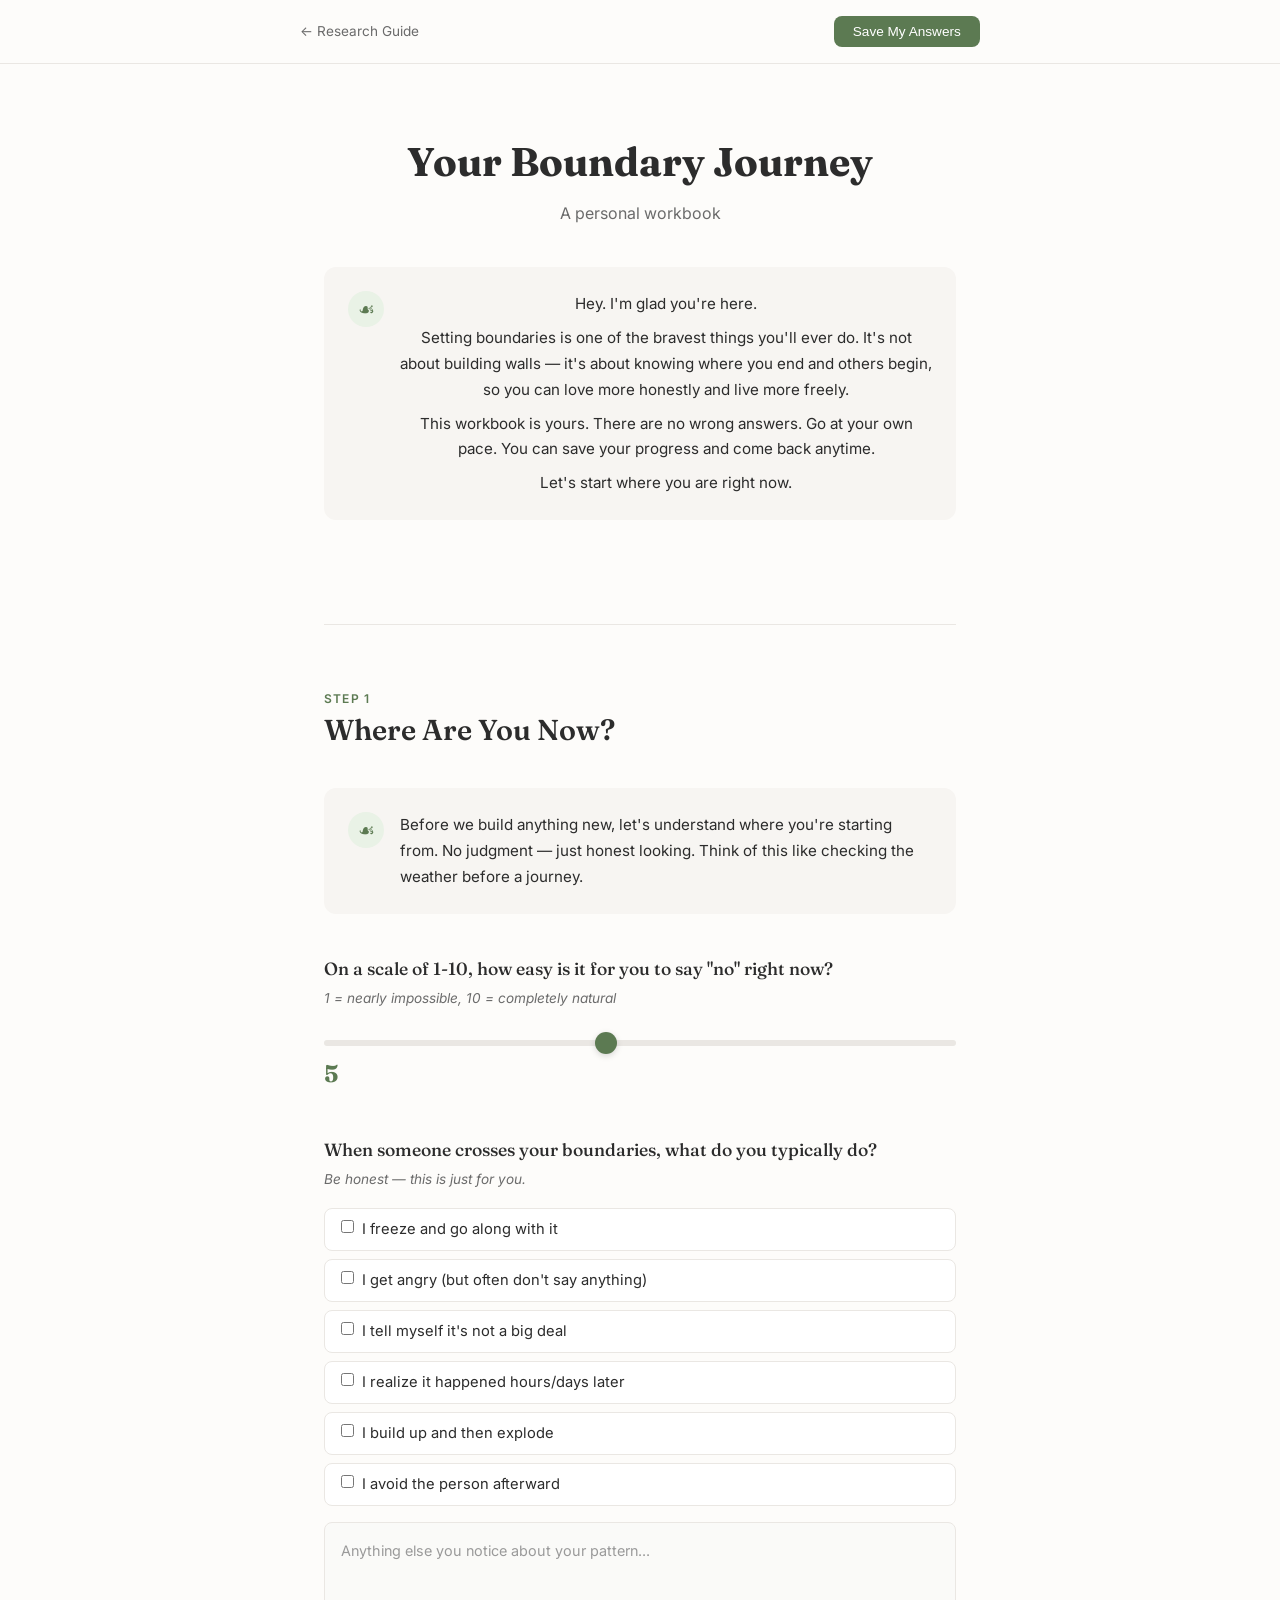
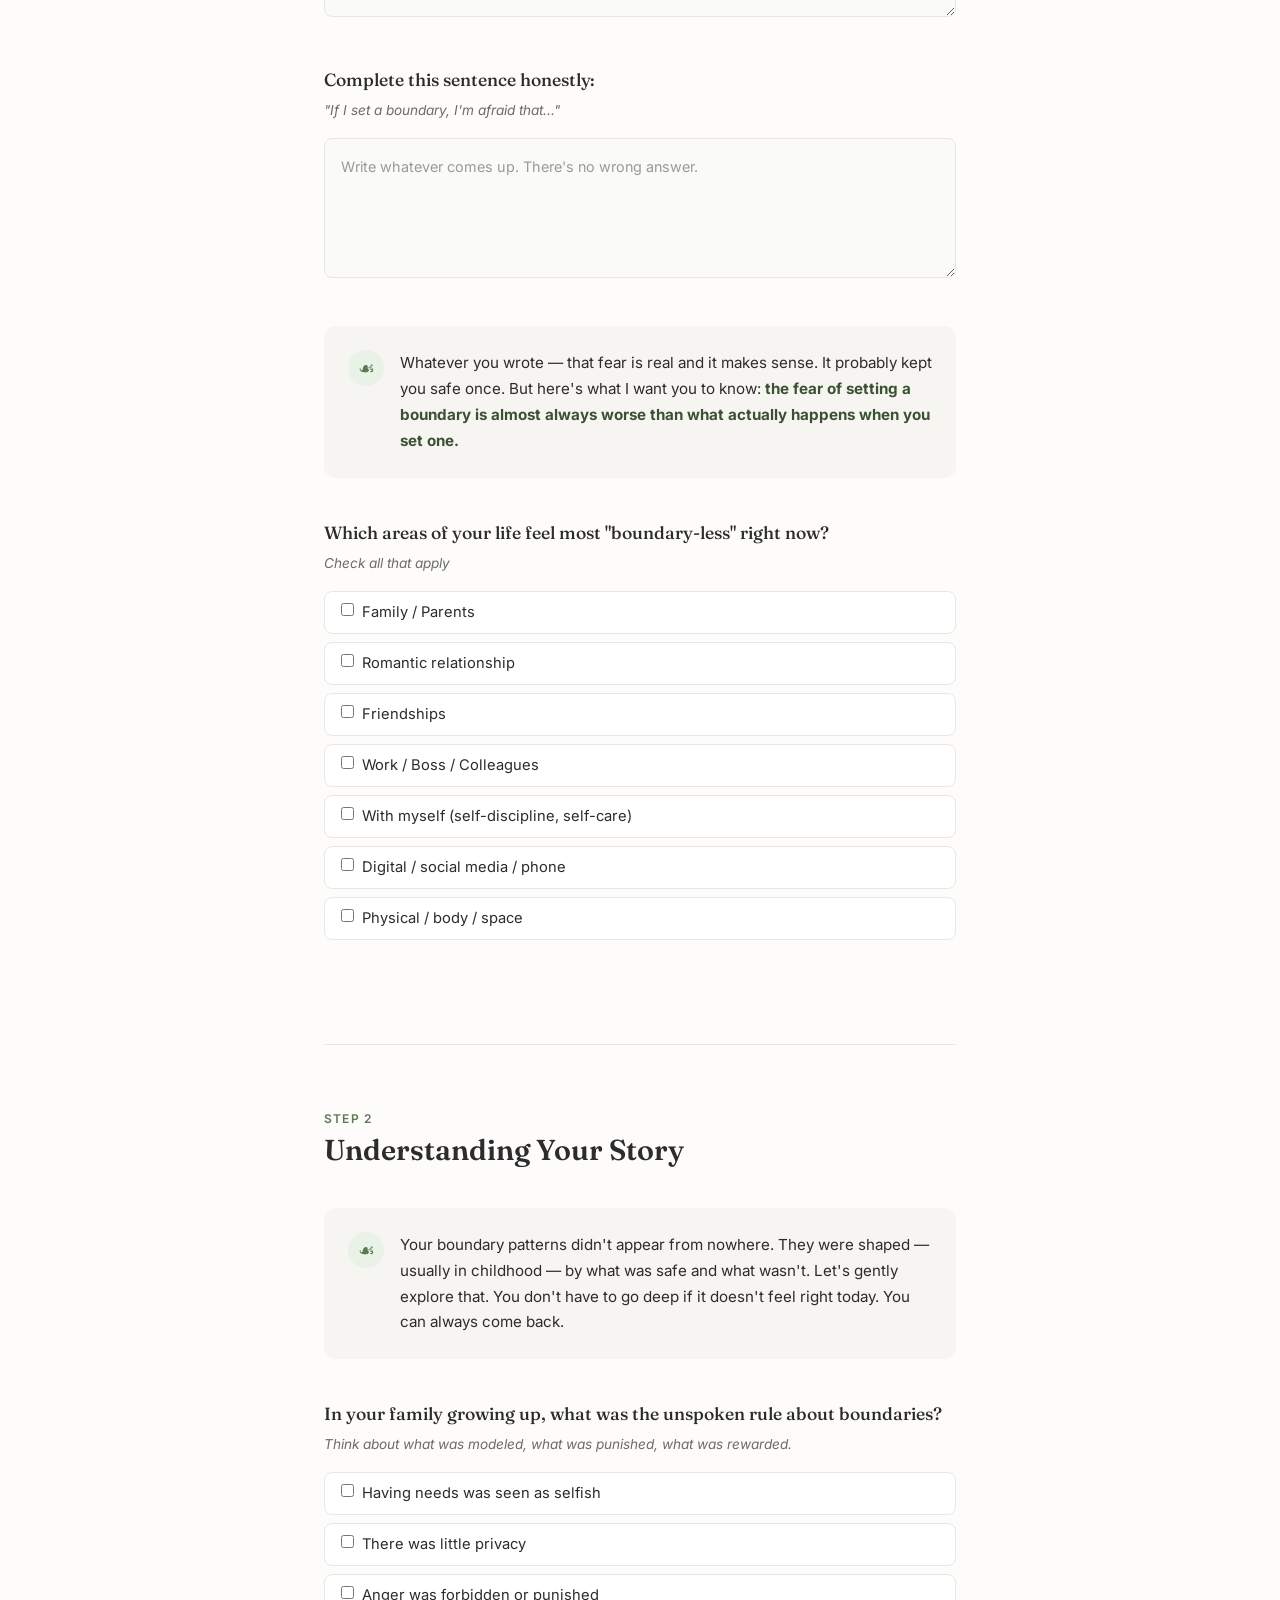
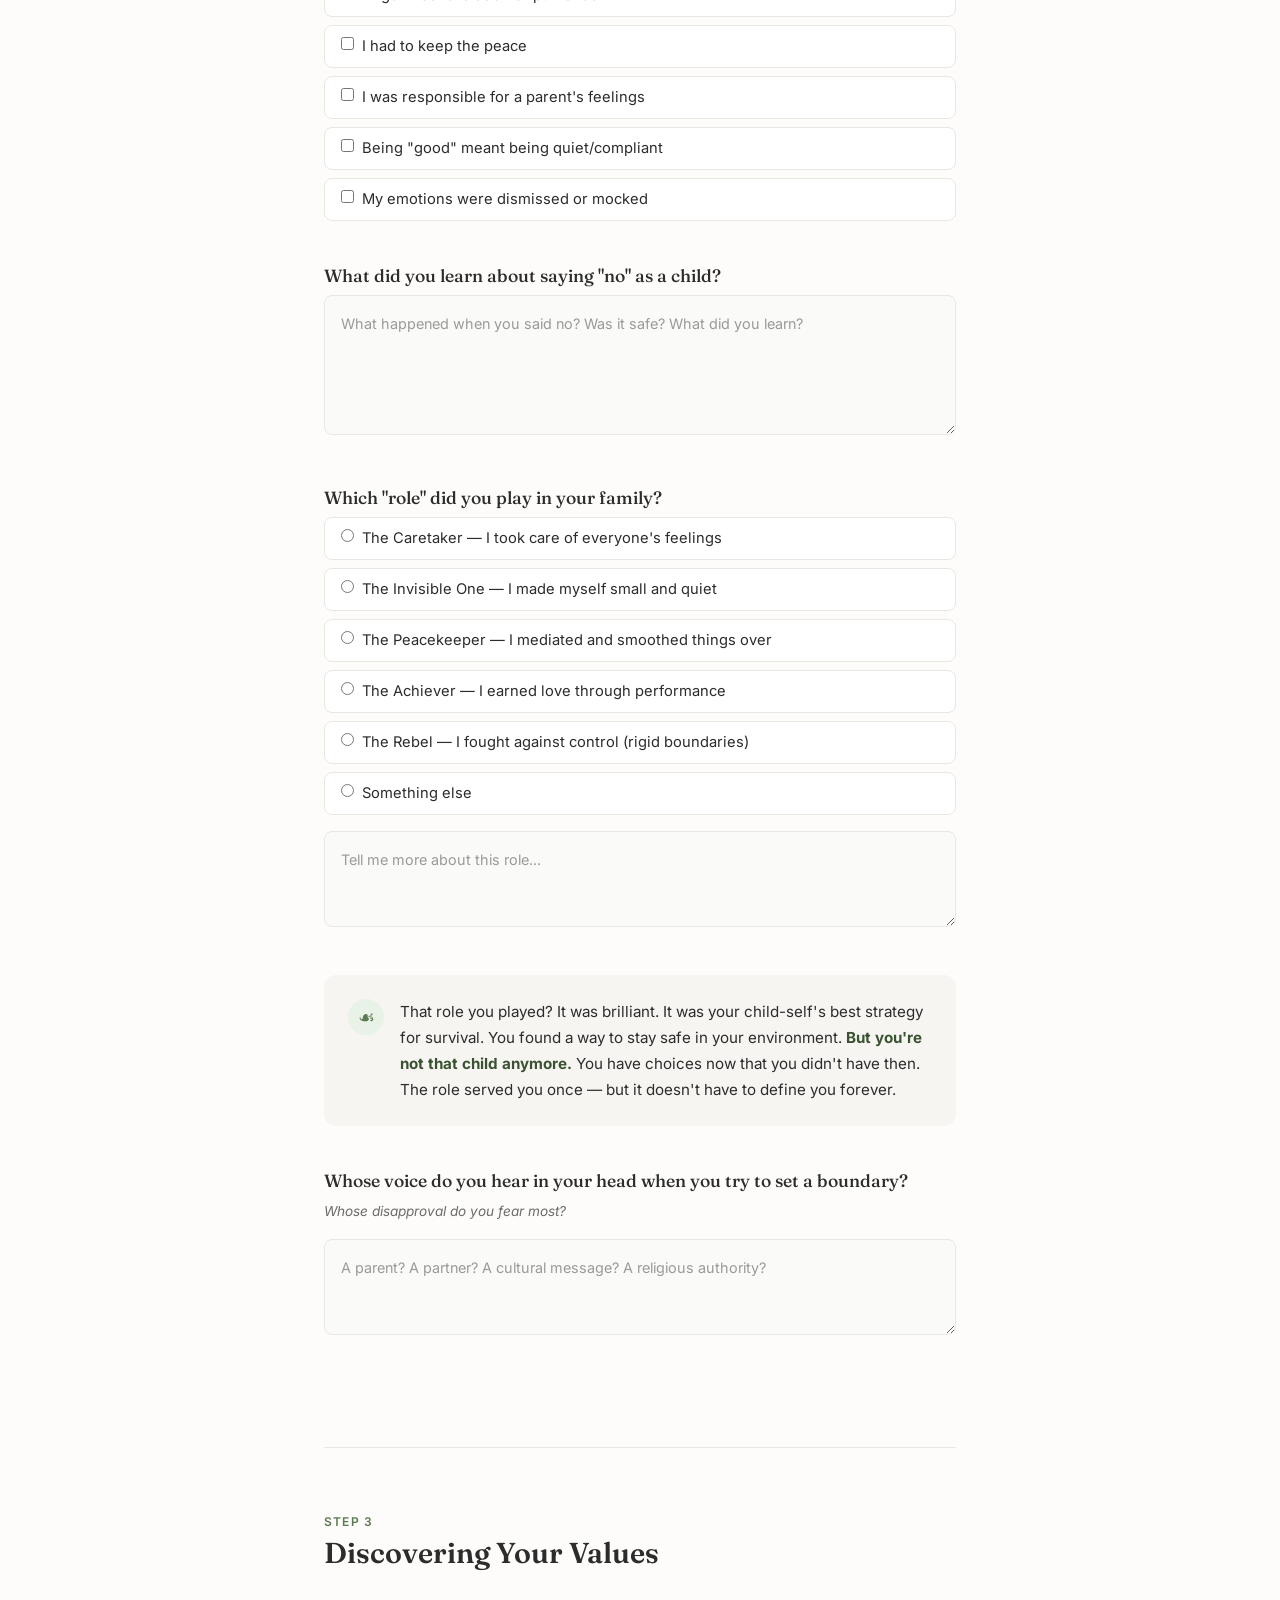
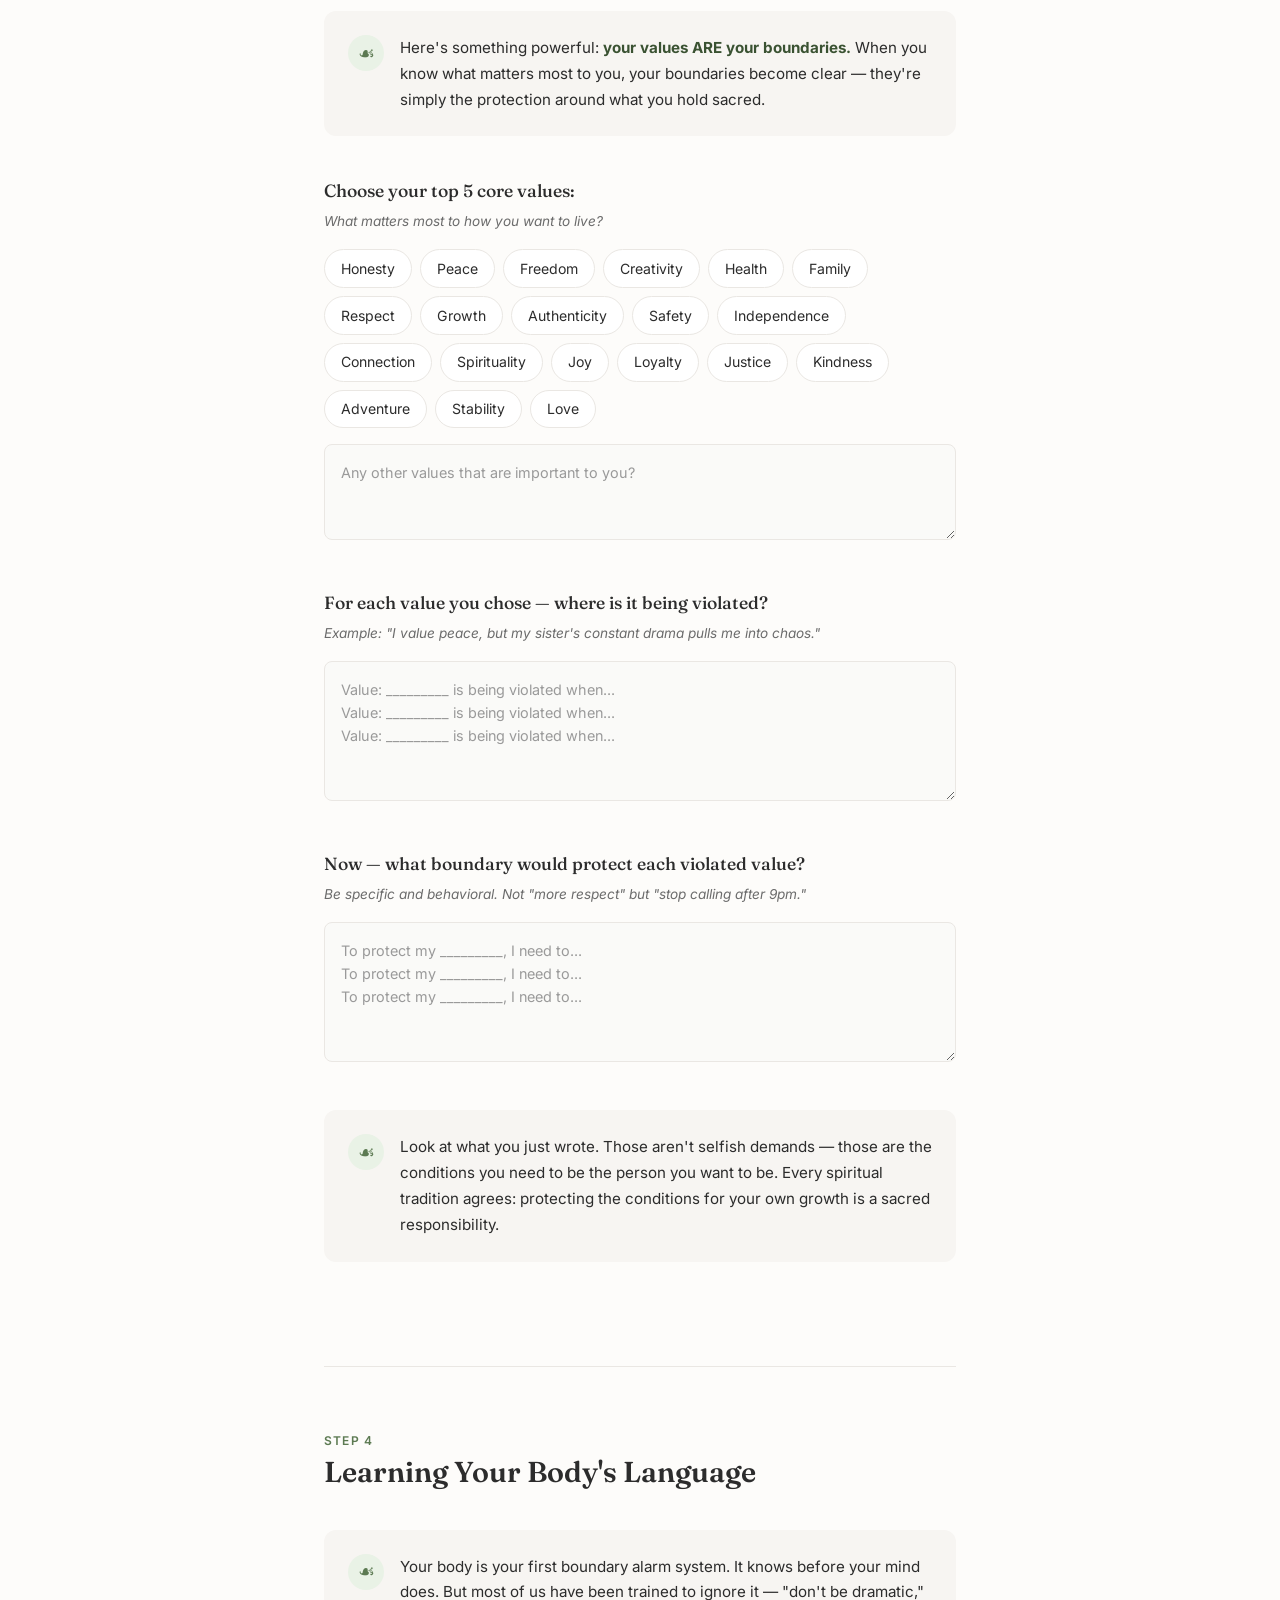
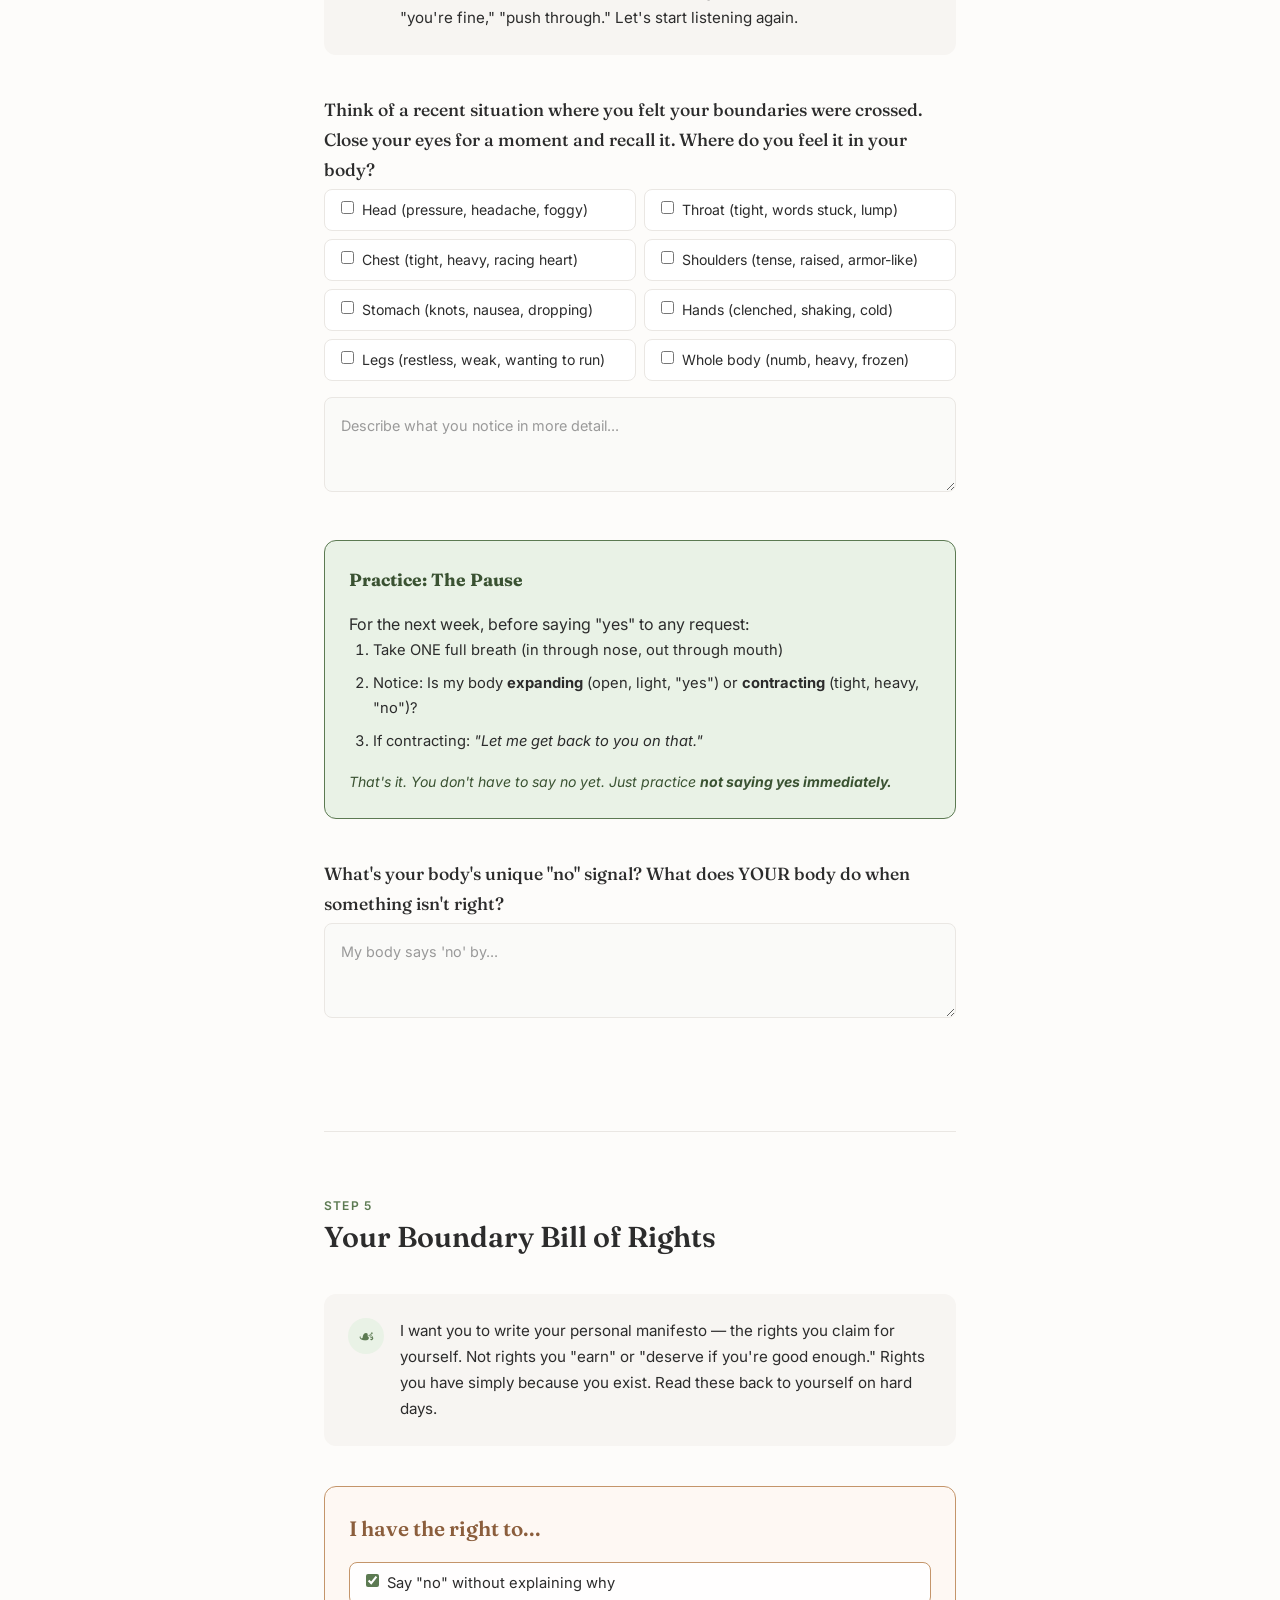
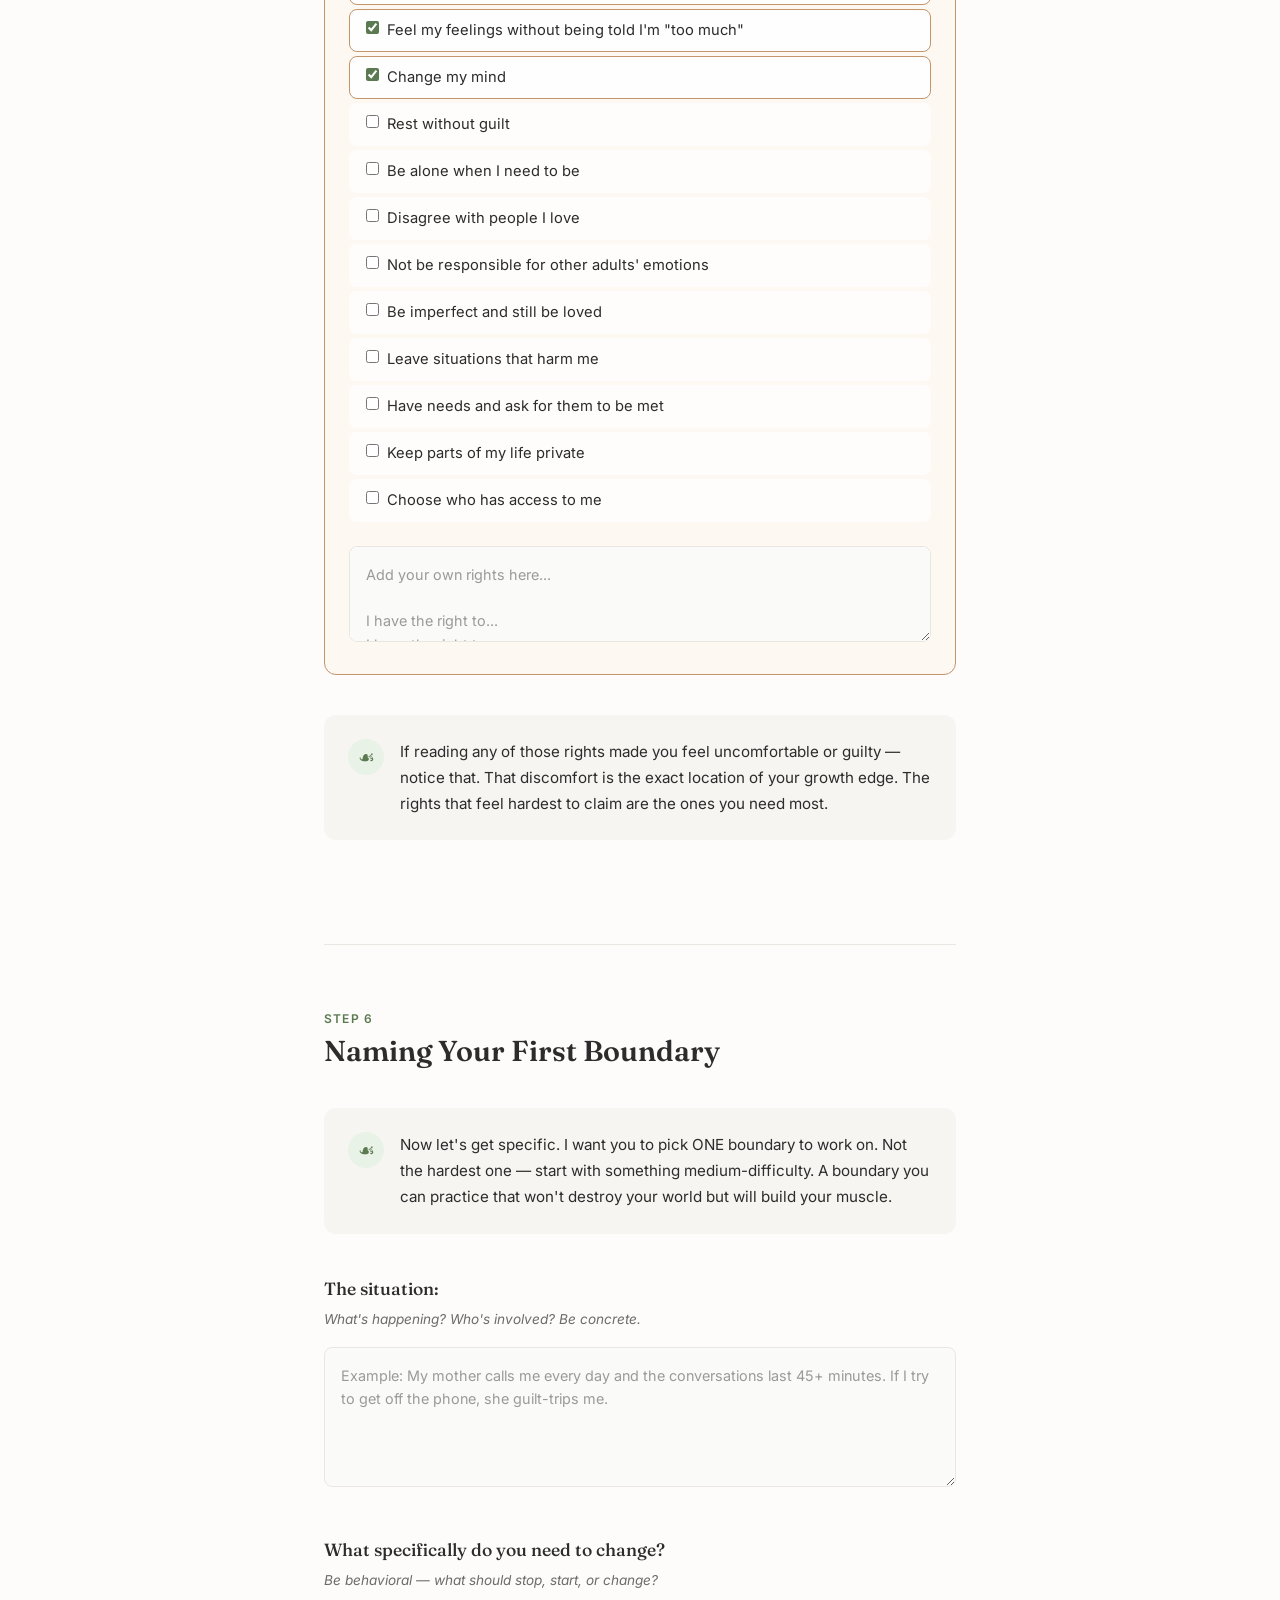
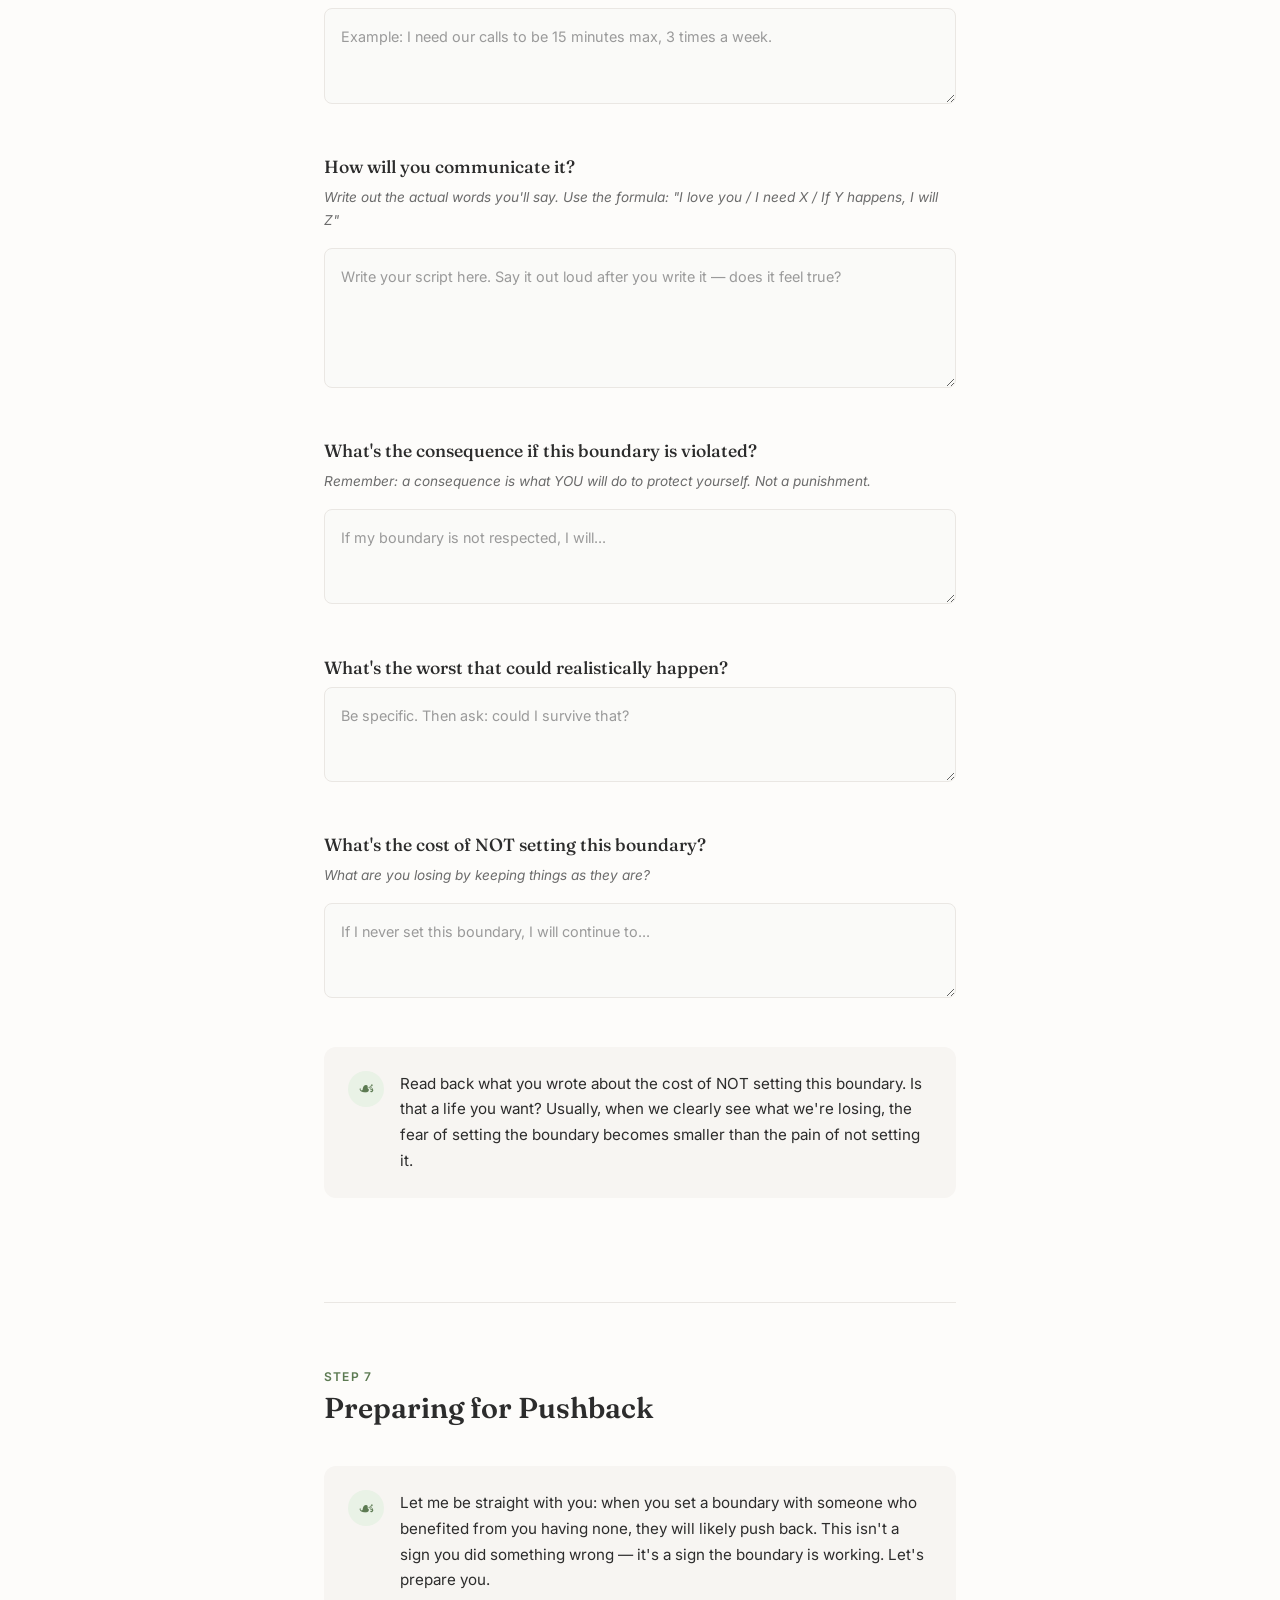
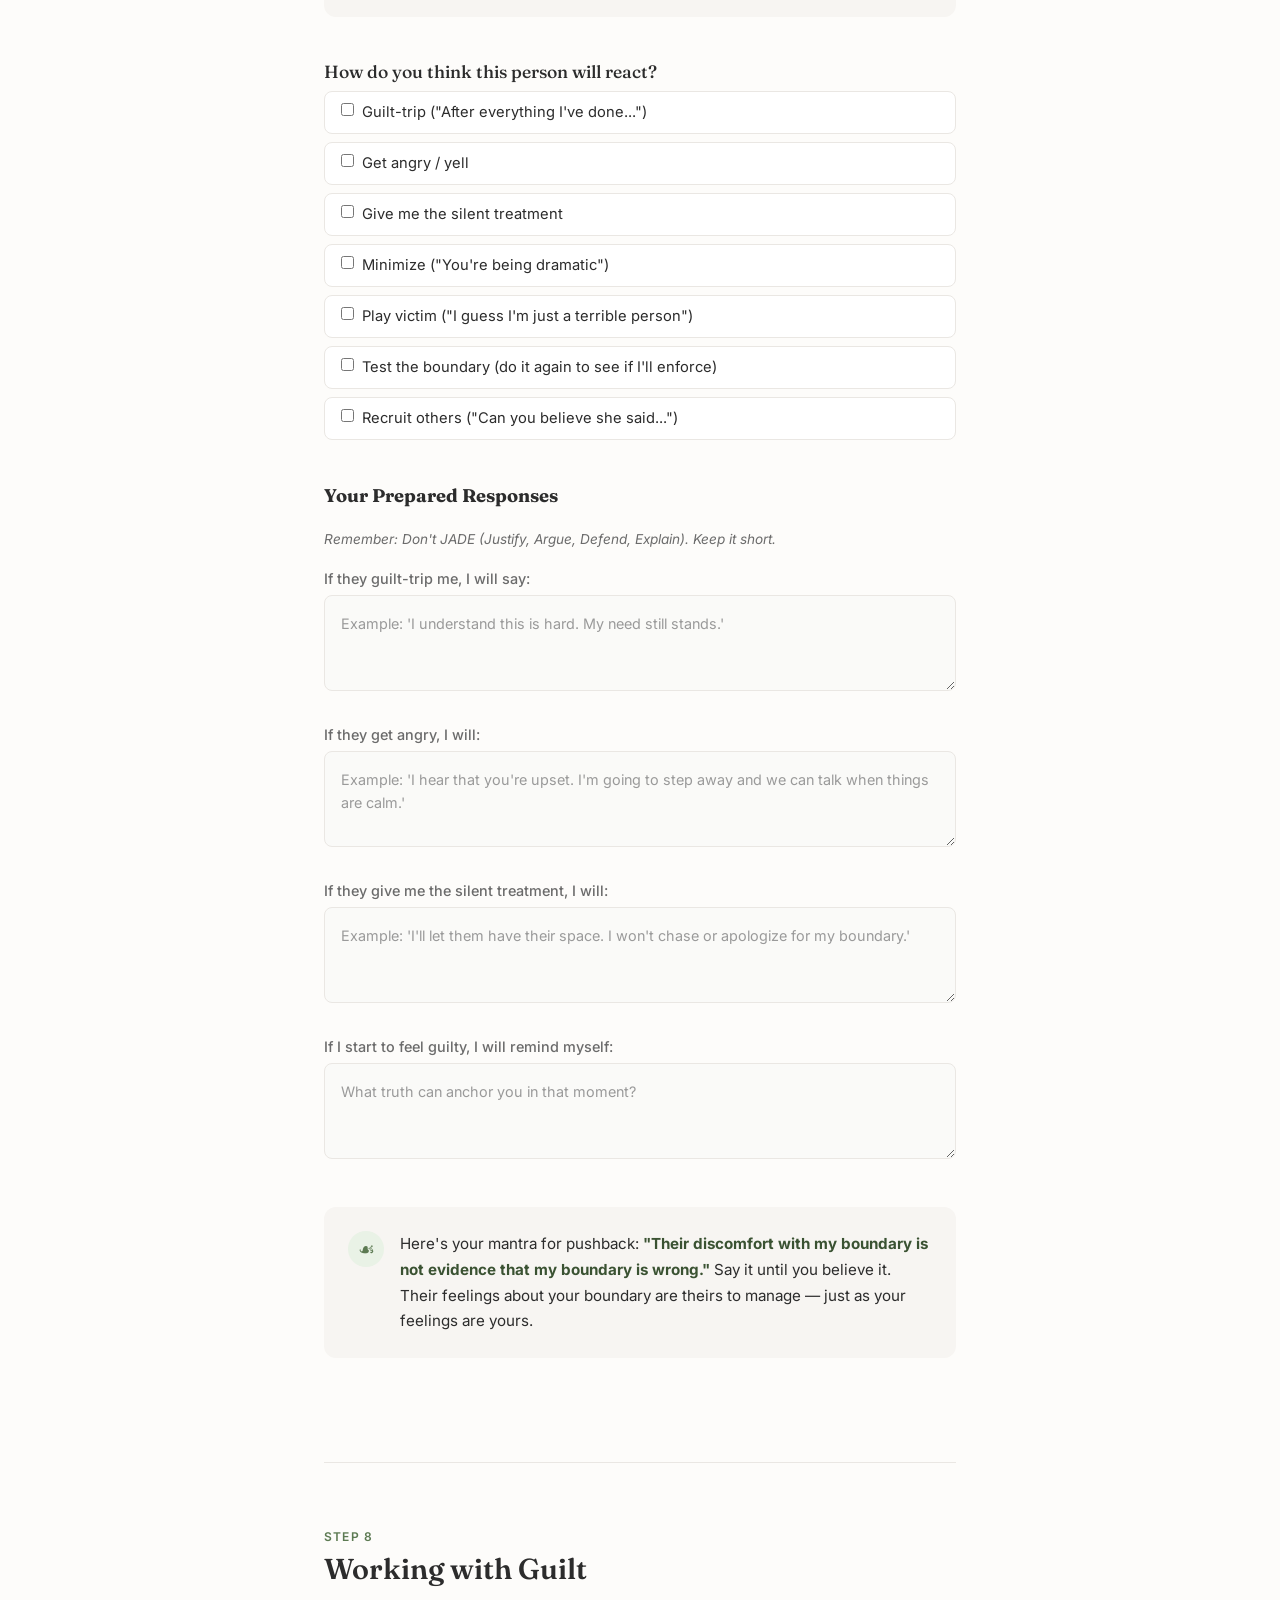
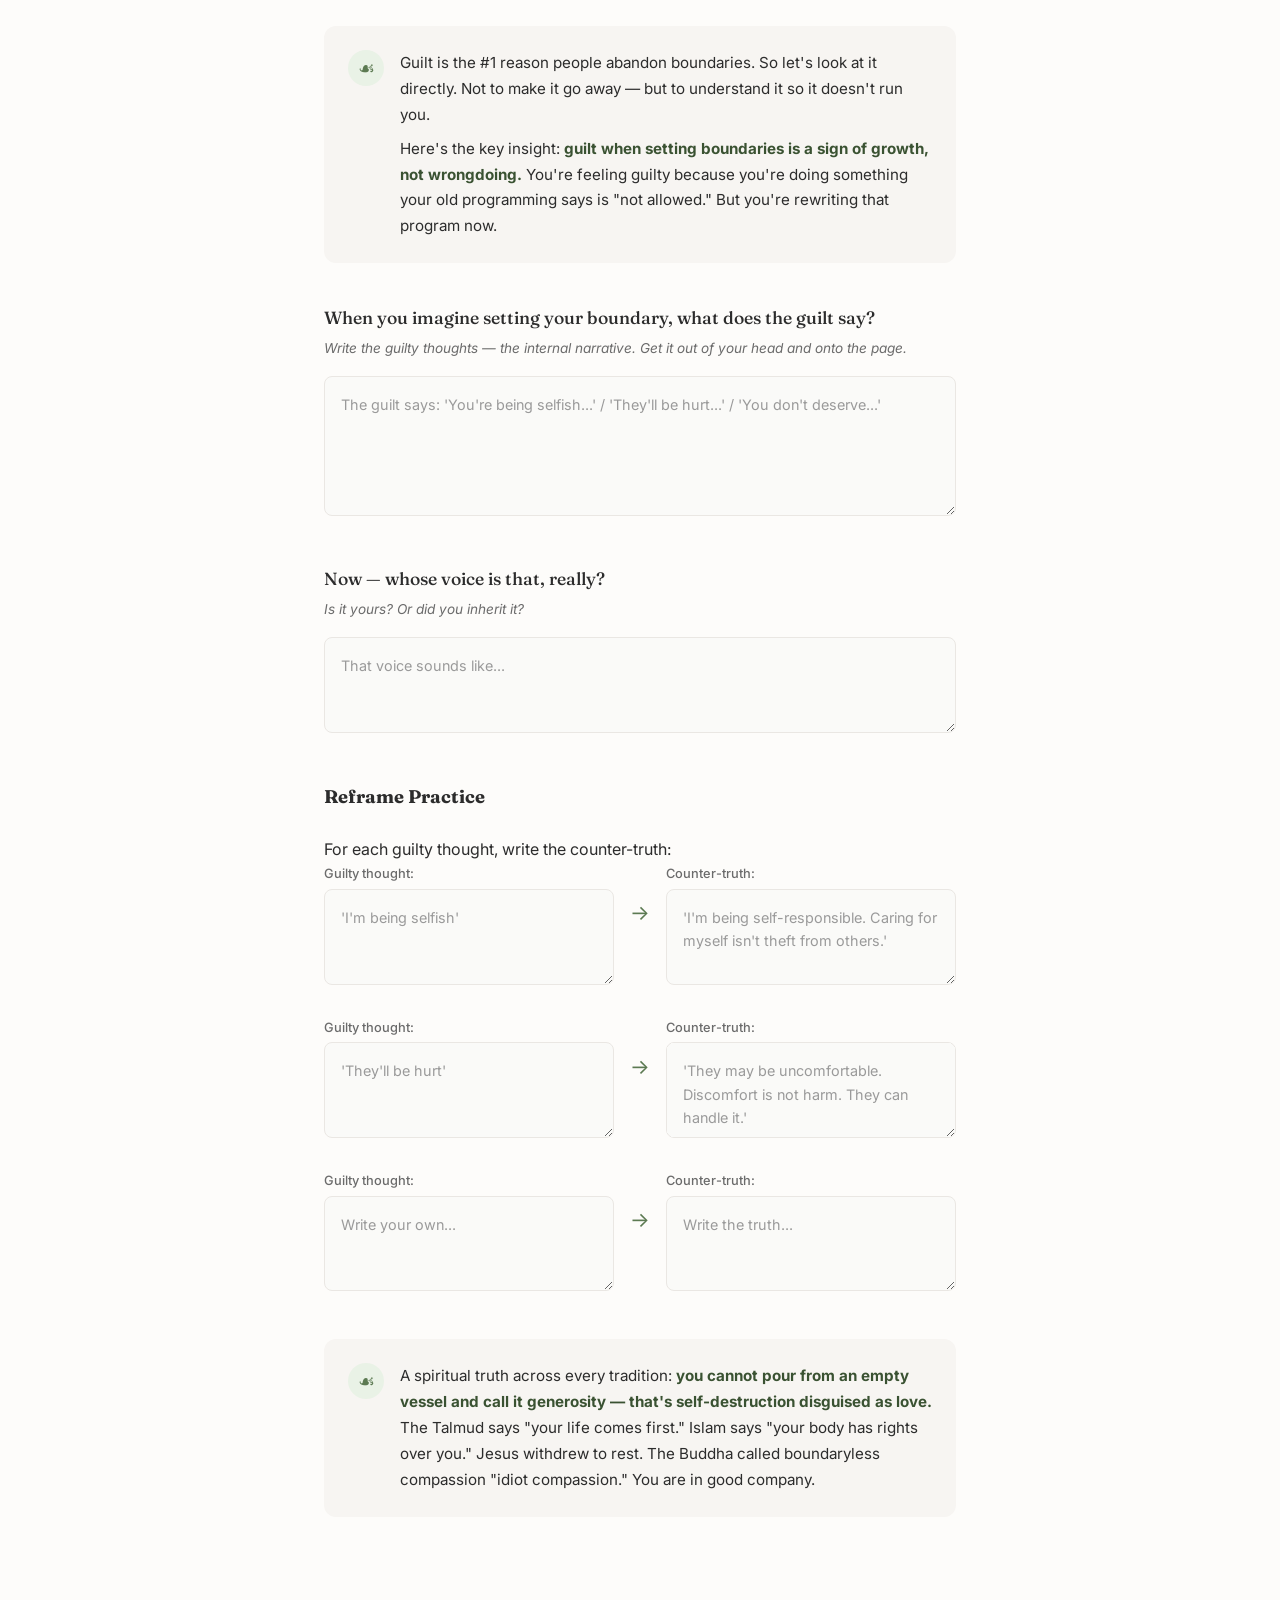
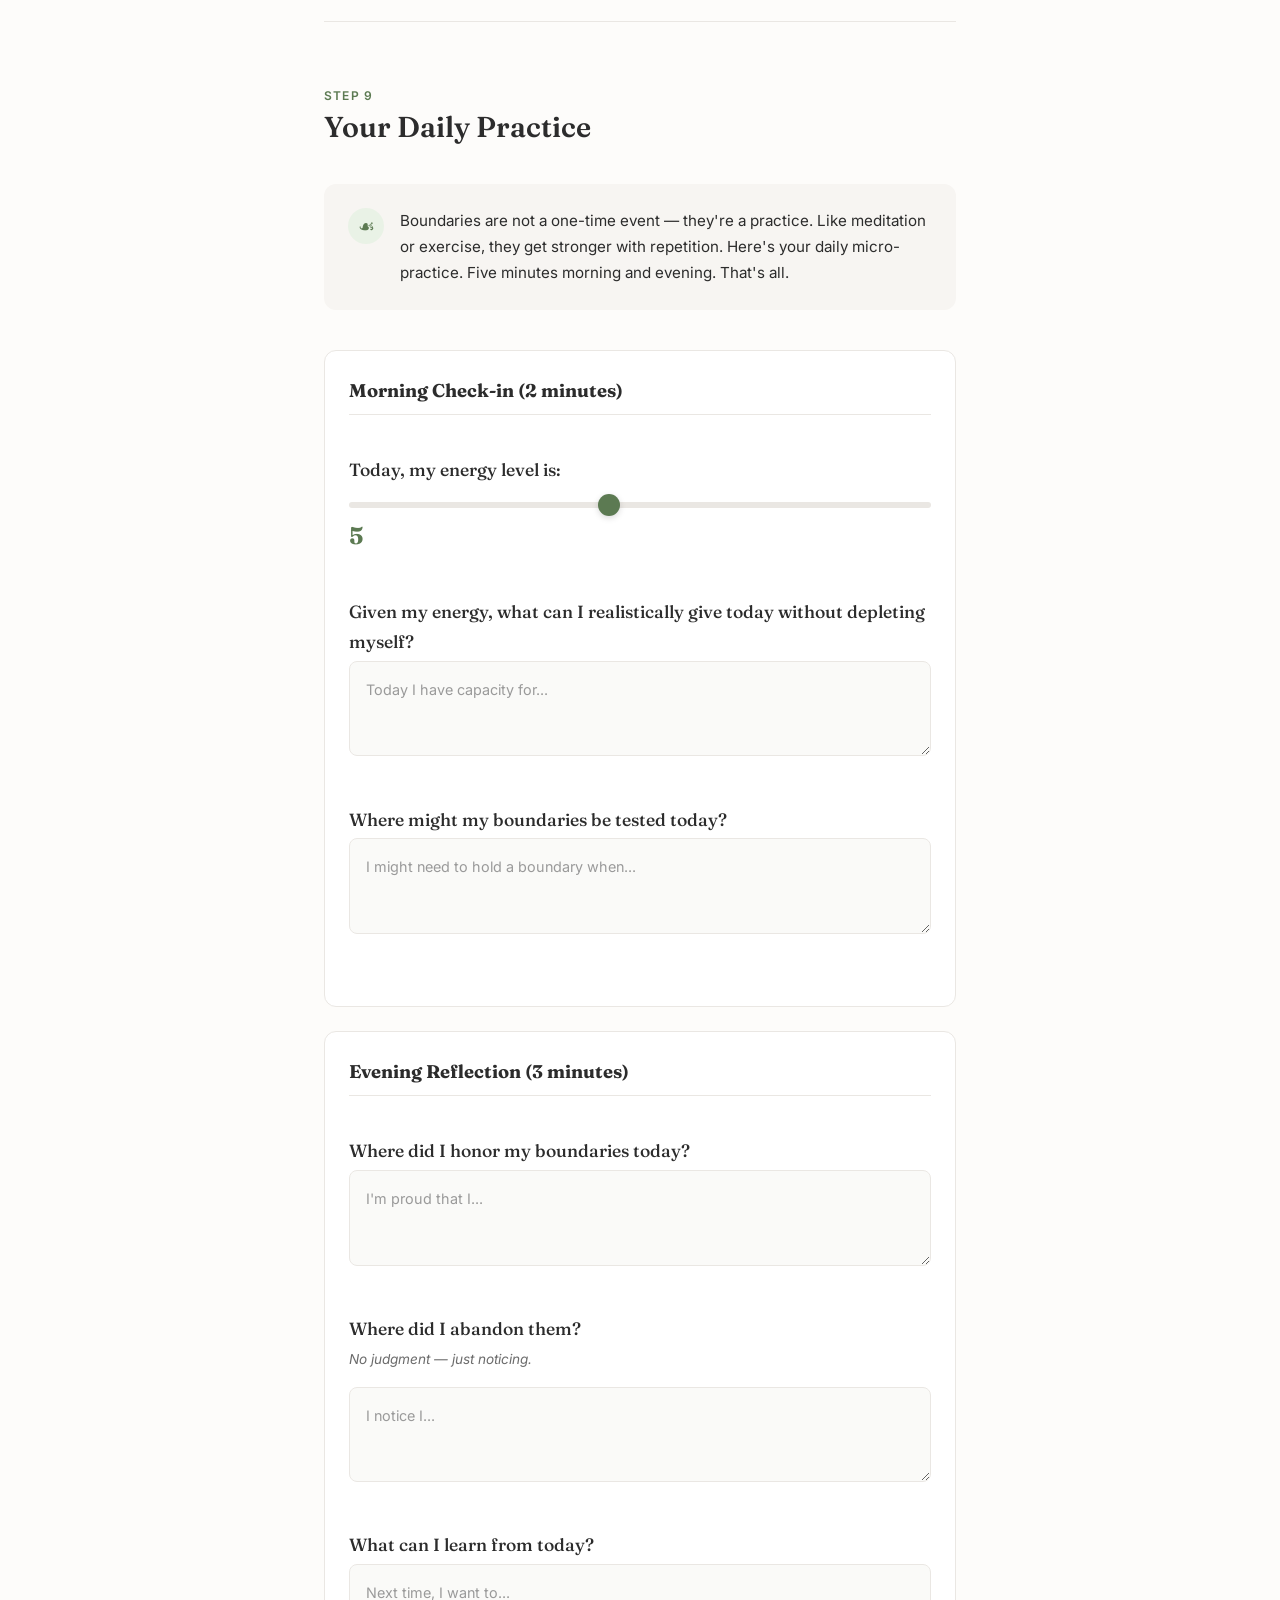
==== commit f88d6f07: "Add files via upload" ====
--- a/workbook.html
+++ b/workbook.html
@@ -16,7 +16,6 @@
         <nav class="header-nav">
             <a href="index.html" class="back-link">&larr; Research Guide</a>
             <div class="header-actions">
-                <a href="../website-ru/workbook.html" class="lang-toggle-wb">RU</a>
                 <button class="save-btn" id="save-btn">Save My Answers</button>
             </div>
         </nav>
